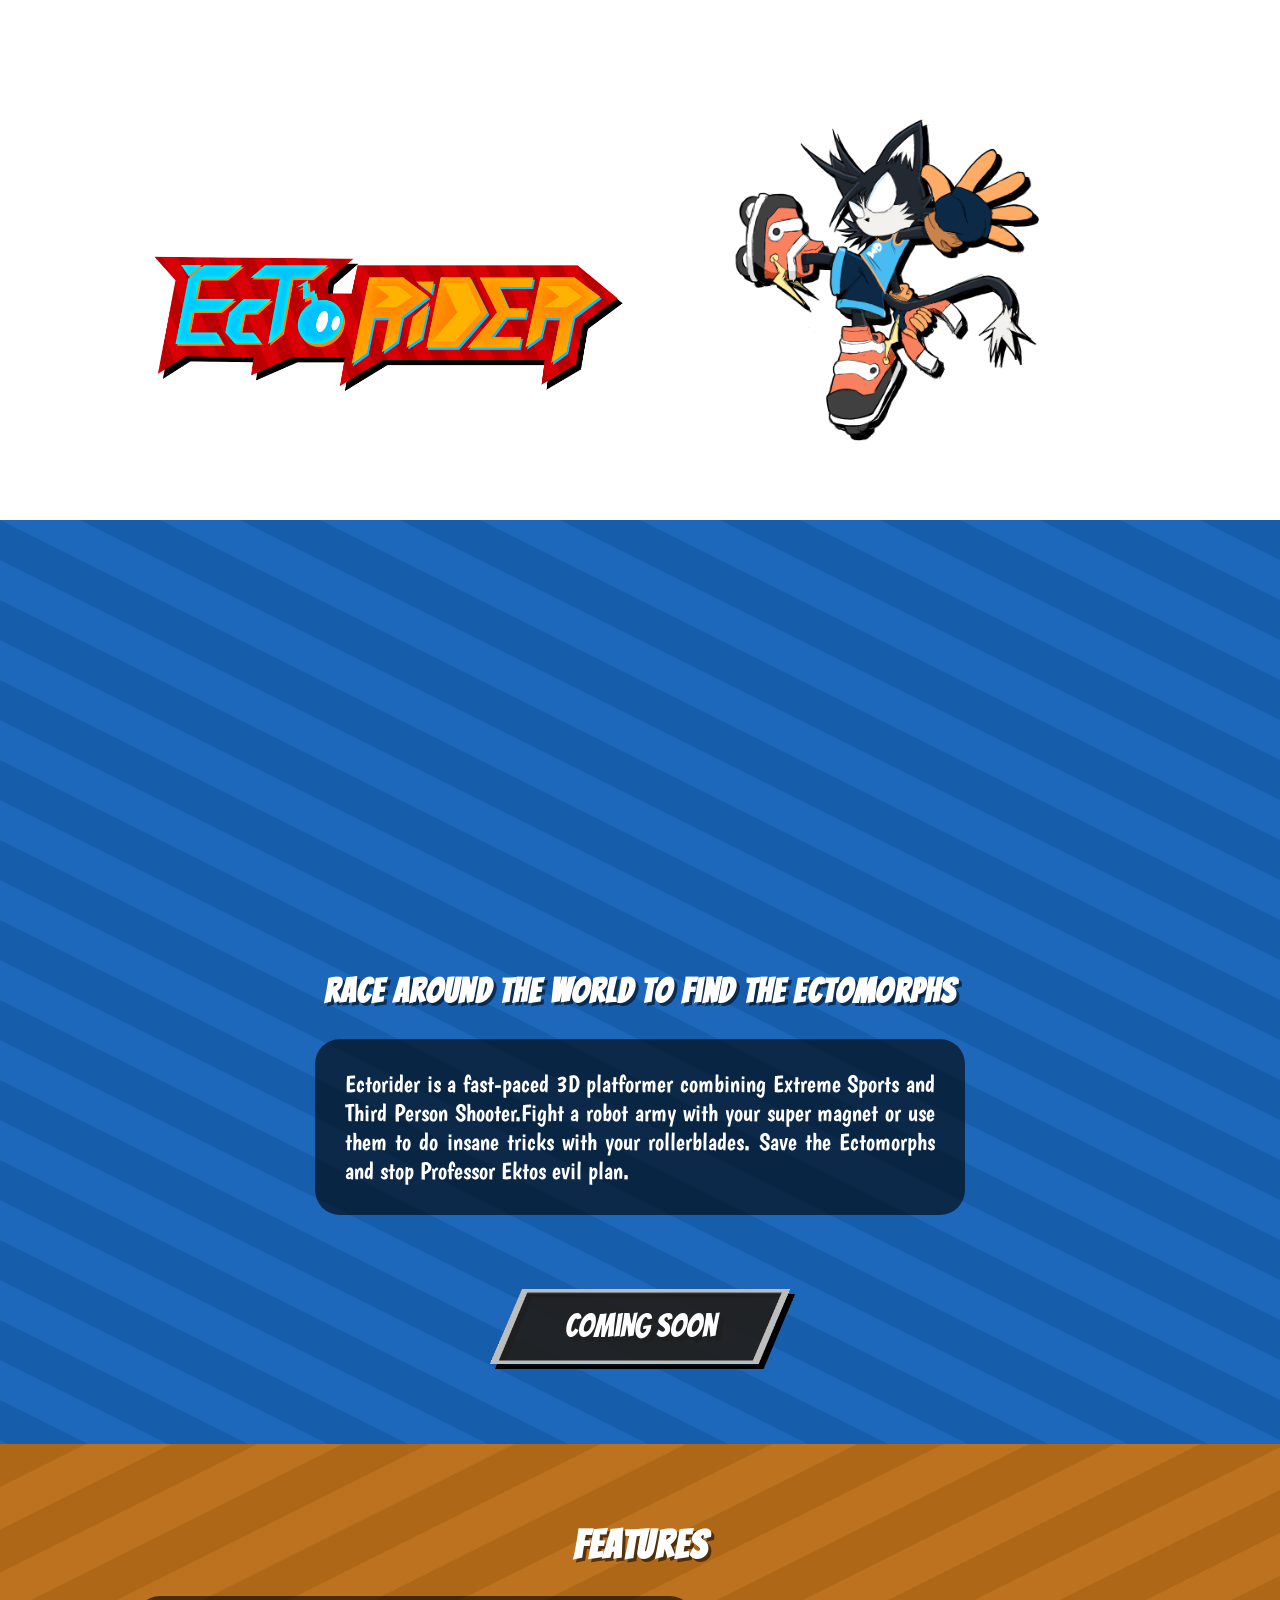
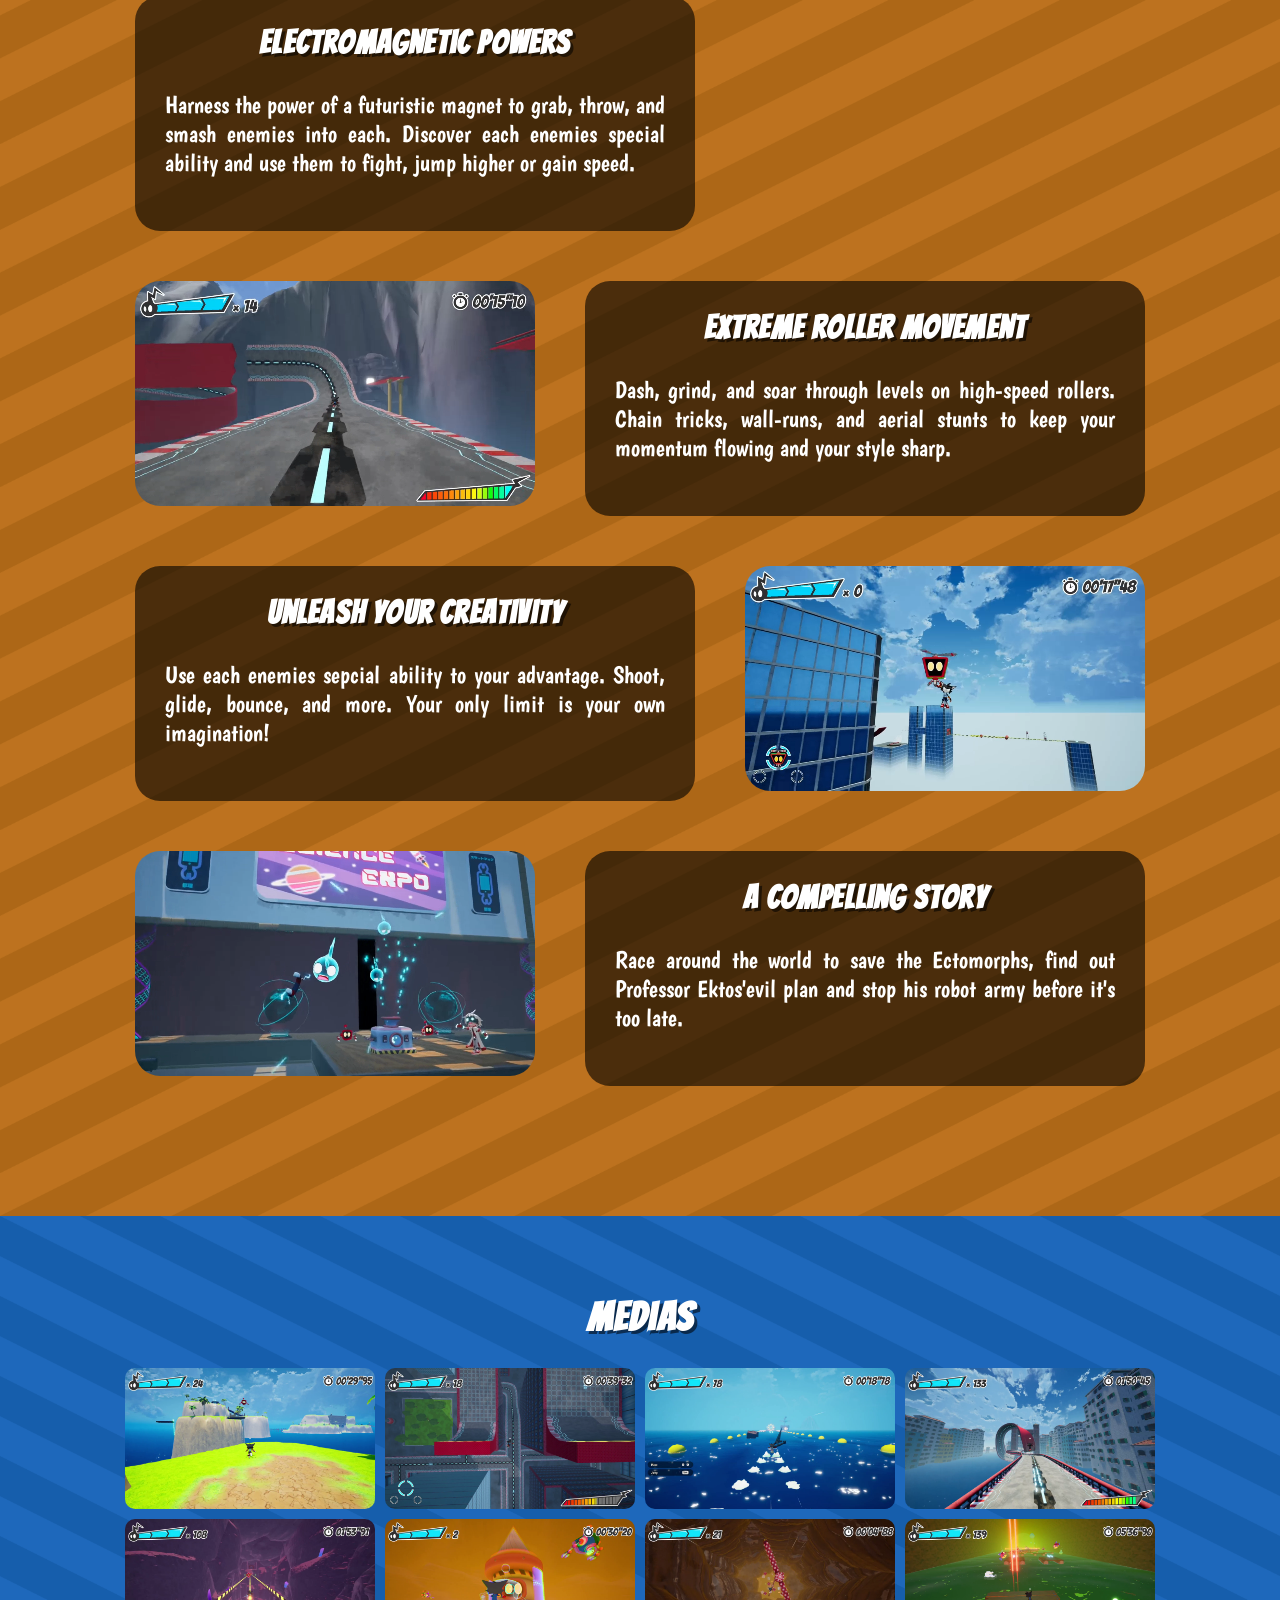
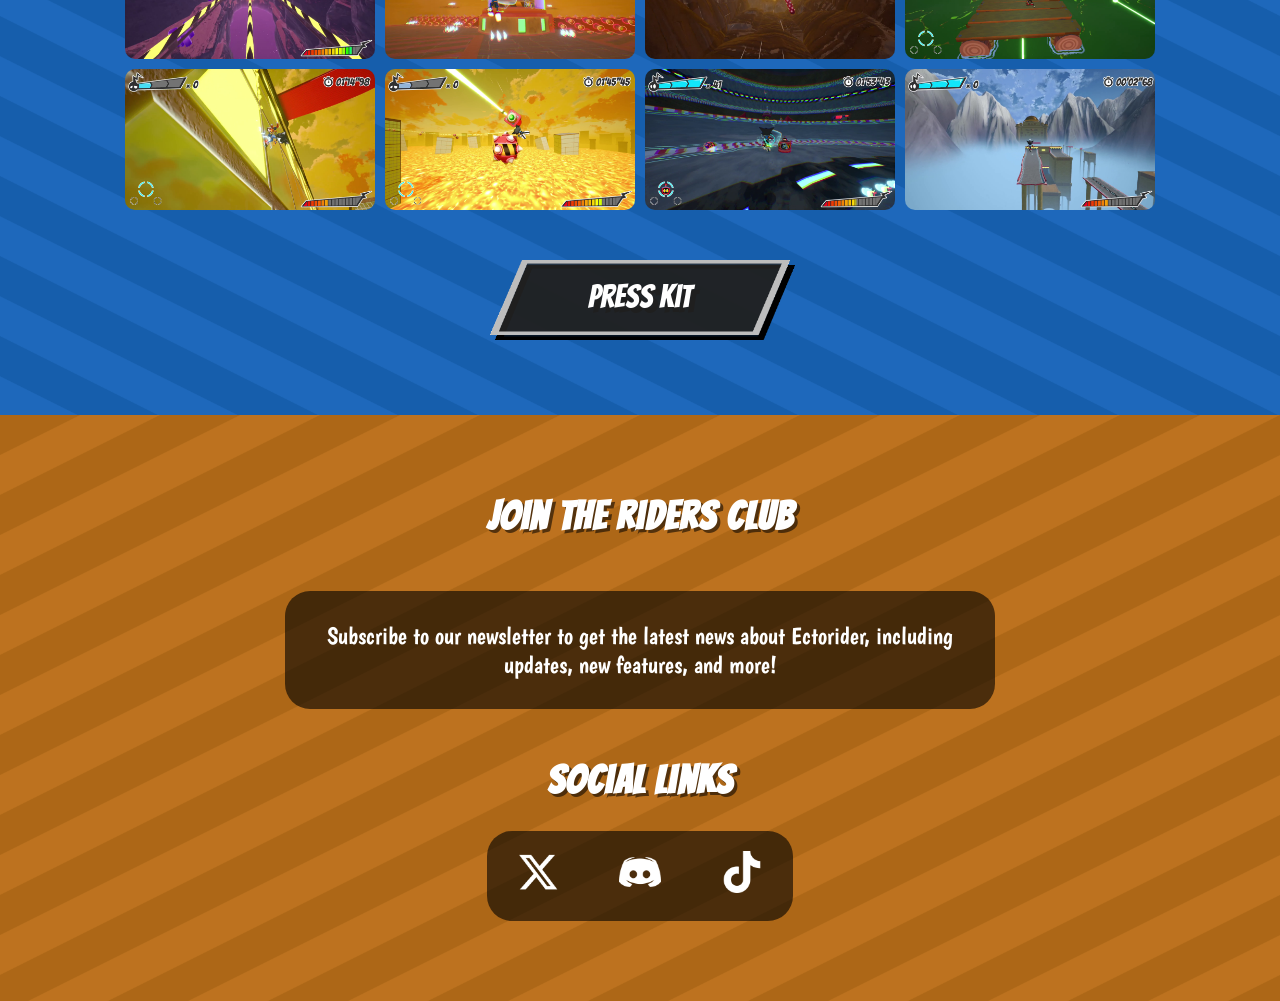
==== index.html @ 5ad2cb96 "Update index.html" ====
<!DOCTYPE html>
<html lang="en">

<head>
  <meta charset="UTF-8" />
  <meta name="viewport" content="width=device-width, initial-scale=1.0" />

  <meta name="description" content="Ectorider">
  <meta name="author" content="Antoine Semblat">

  <link rel="shortcut icon" href="assets/icon.ico" type="image/x-icon">
  <link rel="icon" href="assets/Icon.ico" type="image/x-icon">

  <title>Ectorider</title>
  <link href="https://fonts.googleapis.com/css2?family=Bangers&family=Boogaloo&display=swap" rel="stylesheet" />
  <link href="style.css" rel="stylesheet" />
  <link href="modal.css" rel="stylesheet" />
</head>

<body>
  <section class="video-header" autoplay muted loop>
    <video autoplay muted loop class="myVideo">
      <source src="assets/BG.webm" type="video/mp4">
    </video>
    <div class="overlay-content">
      <img src="assets/Ectorider logo.png" alt="Ectorider" class="logo">
      <img src="assets/T_artwork.PNG" alt="Ectorider" class="hero">
    </div>
  </section>

  <section class="content-section blue">
    <div class="trailer-description">
      <div class="trailer"><iframe width="560" height="315" src="https://www.youtube.com/embed/cB9ve-WLf6g" allowfullscreen></iframe></div>
          <div class="description">
        <h2>Race around the world to find the Ectomorphs</h2>
        <p>Ectorider is a fast-paced 3D platformer combining Extreme Sports and Third Person Shooter.Fight a robot army with your super magnet or use them to do insane tricks with your rollerblades. Save the Ectomorphs and stop Professor Ektos evil plan.</p>
      </div>
    </div>

    <a href="#" target="_blank" rel="noopener noreferrer" class="button_demo">Coming Soon</a>
  </section>

 <section class="content-section orange">
      <h2>Features</h2>
      <div class="features">
        <div class="features-description">
            <h2>Electromagnetic Powers</h2>
            <p>Harness the power of a futuristic magnet to grab, throw, and smash enemies into each. Discover each enemies special ability and use them to fight, jump higher or gain speed.</p>
        </div>
        <div class="features-video"><video autoplay muted loop><source src="assets/VideoMagnet.webm" type="video/mp4"></video></div>
      </div>

      <div class="features">
          <div class="features-description">
            <h2>Extreme Roller Movement</h2>
            <p>Dash, grind, and soar through levels on high-speed rollers. Chain tricks, wall-runs, and aerial stunts to keep your momentum flowing and your style sharp.</p>
        </div>
        <div class="features-video"><video autoplay muted loop><source src="assets/VideoRoller.webm" type="video/mp4"></video></div>
      </div>

   <div class="features">
        <div class="features-description">
            <h2>Unleash your creativity</h2>
            <p>Use each enemies sepcial ability to your advantage. Shoot, glide, bounce, and more. Your only limit is your own imagination!</p>
        </div>
        <div class="features-video"><video autoplay muted loop><source src="assets/VideoEnemies.webm" type="video/mp4"></video></div>
      </div>

      <div class="features">
        <div class="features-description">
            <h2>A compelling story</h2>
            <p>Race around the world to save the Ectomorphs, find out Professor Ektos'evil plan and stop his robot army before it's too late.</p>
        </div>
        <div class="features-video"><video autoplay muted loop><source src="assets/VideoStory.webm" type="video/mp4"></video></div>
      </div>
  </section>

  <section class="content-section blue">
    <h2>Medias</h2>

    <div class="gallery">
      <img class="small-image" src="assets/Screen01.png" alt="Screenshot 1">
      <img class="small-image" src="assets/Screen02.png" alt="Screenshot 2">
      <img class="small-image" src="assets/Screen03.png" alt="Screenshot 3">
      <img class="small-image" src="assets/Screen04.png" alt="Screenshot 4">
      <img class="small-image" src="assets/Screen05.png" alt="Screenshot 5">
      <img class="small-image" src="assets/Screen06.png" alt="Screenshot 6">
      <img class="small-image" src="assets/Screen07.png" alt="Screenshot 7">
      <img class="small-image" src="assets/Screen08.png" alt="Screenshot 8">
      <img class="small-image" src="assets/Screen09.png" alt="Screenshot 9">
      <img class="small-image" src="assets/Screen10.png" alt="Screenshot 10">
      <img class="small-image" src="assets/Screen11.png" alt="Screenshot 11">
      <img class="small-image" src="assets/Screen12.png" alt="Screenshot 12">
    </div>
    <a href="https://www.ectorider.com/press/PressKit.zip" target="_blank" rel="noopener noreferrer" class="button_demo">Press Kit</a>
  </section>

  <section class="content-section orange">
    <div class="email-subscription">
      <h2>Join the Riders Club</h2>
      <p>Subscribe to our newsletter to get the latest news about Ectorider, including updates, new features, and more!
      </p>
      <div class="email-input">
        <!-- <form action="https://app.kit.com/forms/8403172/subscriptions" method="POST">
          <input type="email" id="email" name="email" placeholder="Enter your email..." required>
          <input type="submit" id="subcribe" value="Subscribe">
        </form>-->
        <script async data-uid="9407432bd5" src="https://taldius.kit.com/9407432bd5/index.js"></script>
      </div>

      <h2>Social links</h2>
      <div class="social_links">
        <a href="https://x.com/EctoriderGame" class="social_icon"><img src="assets/x_icon.png" alt="HTML tutorial"
            style="width:42px;height:42px;"></a>
        <a href="https://discord.gg/zEH2HuR5" class="social_icon"><img src="assets/discord_icon.png" alt="HTML tutorial"
            style="width:42px;height:42px;"></a>
        <a href="https://www.tiktok.com/@ectorider" class="social_icon"><img src="assets/tiktok_icon.png"
            alt="HTML tutorial" style="width:42px;height:42px;"></a>
      </div>
  </section>

  <!-- The Modal -->
  <div id="myModal" class="modal">

    <!-- The Close Button -->
    <span class="close">&times;</span>

    <!-- Modal Content (The Image) -->
    <img class="modal-content" id="img01">
  </div>
</body>

<script src="modal.js" lang="js"></script>

</html>
---- style.css ----
:root {
  --orange-bg: url("assets/T_stripes_pattern.png");
  --blue-bg: url("assets/T_stripes_pattern2.png");
  --font-title: "Bangers", cursive;
  --font-body: "Boogaloo", cursive;
}

body {
  margin: 0;
  font-family: var(--font-body);
  color: white;
  font-size: 2rem;
  scroll-behavior: smooth;
}

section {
  padding: 80px 20px;
  text-align: center;
}

.overlay-content {
  position: relative;
  z-index: 2;
  text-align: center;
  color: white;
  padding: 20px;

  img {
    filter: drop-shadow(5px 5px 0px #000000);
    max-width: 500px;
    height: auto;
    margin-bottom: 10px;
  }

  .logo {
    max-width: min(500px, 100%);
  }

  @media (max-width: 1082px) {
    .hero {
      display: none;
    }
  }
}

@media (min-width: 700px) {
    .features:nth-child(3) {
      flex-direction: row-reverse;
    }
  .features:nth-child(5) {
      flex-direction: row-reverse;
    }
  }

.video-header {
  position: relative;
  height: 40vh;
  overflow: hidden;

  .myVideo {
    position: absolute;
    top: 50%;
    left: 50%;
    min-width: 100%;
    min-height: 100%;
    width: auto;
    height: auto;
    z-index: 1;
    transform: translate(-50%, -50%) scale(1.2);
    object-fit: cover;
    filter: brightness(0.5) blur(10px);
  }
}

.button_demo {
  filter: drop-shadow(5px 5px 0px #000000);
  background: url("assets/button.png") no-repeat center center/cover;
  color: white;

  margin-top: 50px;
  border: none;
  font-size: 2rem;
  cursor: pointer;
  font-family: var(--font-title);
  justify-content: center;
  text-align:center;
  text-decoration: none;
  display: inline-flex;
  transition: all 0.3s ease;
  width: 300px;
  height: 75px;
  line-height: 75px;
  &:hover {
    background: url("assets/button_hover.png") no-repeat center center/cover;
    color: white;
    transform: scale(1.1);
    transition: all 0.3s ease;
  }
}

.social_links {
  display: inline-flex;
  align-items: flex-start;
  justify-content: center;

  background-color: #0000009a;
  border-radius: 25px;

  max-width: fit-content;
}

.content-section {
  background-size: cover;
  background-repeat: repeat;
  &.blue {
    background-image: var(--blue-bg);
  }
  &.orange {
    background-image: var(--orange-bg);
  }
}

.trailer-description {
  display: flex;
  align-items: flex-start;
  justify-content: center;
  flex-wrap: wrap;
  gap: 50px;
}

.trailer {
  width: 560px;
  height: 100%;

  iframe {
    max-width: 100%;
    width: 560px;
    height: 315px;
    border:none;
    border-radius: 10px;
  }
}

.description {
  max-width: 650px;
  height: 100%;

  h2 {
    font-size: 2.15rem;
  }
}

.description p {
  font-size: 1.5rem;
  padding: 30px;
  background-color: #0000009a;
  border-radius: 25px;
  text-align: justify;
}

.features {
  display: flex;
  align-items: flex-start;
  justify-content: center;
  flex-wrap: wrap;
  gap: 50px;
  margin-bottom: 50px;

}

.features-video {
  video {
    max-width: 100%;
    width: 400px;
    height: 100%;
    border:none;
    border-radius: 25px;
  }
}

.features-description {
  max-width: 500px;
  height: 100%;
  padding: 30px;
  background-color: #0000009a;
  border-radius: 25px;
  

  h2 {
    font-size: 2rem;
  }

  p {
    font-size: 1.5rem;
    text-align: justify;
  }
}


.email-input {
  display: flex;
  flex-direction: column;
  align-items: center;
  justify-content: center;
  gap: 20px;
  margin-top: 0px;
  margin-bottom: 50px;
}

.email-subscription p {
  max-width: 650px;
  height: 100%;

  display: inline-flex;

  font-size: 1.5rem;
  padding: 30px;
  background-color: #0000009a;
  border-radius: 25px;
  margin-bottom: 0px;
}

#email {
  margin-top: 20px;
  margin-bottom: 50px;
  border-radius: 25px;
  padding: 10px;
  font-size: 1.5rem;
  width: 300px;
  border: none;
  background-color: #ffffff;
  color: #000000;
  font-family: var(--font-body);
}

#subcribe {
  margin-top: 20px;
  padding: 10px 60px;
  font-size: 1.5rem;
  border: none;
  filter: drop-shadow(5px 5px 0px #000000);
  background: url("assets/button.png") no-repeat center center/cover;
  color: white;
  cursor: pointer;
  font-family: var(--font-body);
  transition: all 0.3s ease;

  &:hover {
    background: url("assets/button_hover.png") no-repeat center center/cover;
    color: white;
    transform: scale(1.1);
    transition: all 0.3s ease;
  }
}

h2 {
  filter: drop-shadow(3px 3px 0px #0000008e);
  font-family: var(--font-title);
  font-size: 2.5rem;
  margin-bottom: 30px;
  margin-top: 0px;
  letter-spacing: 1.2px;
}

ul {
  list-style: none;
  padding: 0;

  li {
    margin: 10px 0;
    font-size: 1.2rem;
  }
}

.gallery {
  display: flex;
  flex-wrap: wrap;
  justify-content: center;
  gap: 10px;
  margin-top: 20px;

  img {
    width: 250px;
    height: auto;
    border-radius: 10px;
    cursor: zoom-in;
    transition: all 0.3s ease;

    &:hover {
      scale: 1.2;
      transition: all 0.3s ease;
    }
  }
}

.social_icon {
  padding: 20px 30px;
  border: none;
  cursor: pointer;
  text-decoration: none;

  background: none;

  &:hover {
    transform: scale(1.5);
    transition: all 0.2s ease;
  }
}
---- modal.css ----
/* === MODAL === */
/* The Modal (background) */
.modal {
  display: none;
  /* Hidden by default */
  position: fixed;
  /* Stay in place */
  z-index: 3;
  /* Sit on top */
  padding-top: 100px;
  /* Location of the box */
  left: 0;
  top: 0;
  width: 100%;
  /* Full width */
  height: 100%;
  /* Full height */
  overflow: auto;
  /* Enable scroll if needed */
  background-color: rgb(0, 0, 0);
  /* Fallback color */
  background-color: rgba(0, 0, 0, 0.9);
  /* Black w/ opacity */
}

/* Modal Content (Image) */
.modal-content {
  margin: auto;
  display: block;
  width: 80%;
  max-width: 700px;
}

/* Caption of Modal Image (Image Text) - Same Width as the Image */
#caption {
  margin: auto;
  display: block;
  width: 80%;
  max-width: 700px;
  text-align: center;
  color: #ccc;
  padding: 10px 0;
  height: 150px;
}

/* Add Animation - Zoom in the Modal */
.modal-content,
#caption {
  animation-name: zoom;
  animation-duration: 0.6s;
}

@keyframes zoom {
  from {
    transform: scale(0);
  }

  to {
    transform: scale(1);
  }
}

/* The Close Button */
.close {
  position: absolute;
  top: 15px;
  right: 35px;
  color: #f1f1f1;
  font-size: 40px;
  font-weight: bold;
  transition: 0.3s;
}

.close:hover,
.close:focus {
  color: #bbb;
  text-decoration: none;
  cursor: pointer;
}

/* 100% Image Width on Smaller Screens */
@media only screen and (max-width: 700px) {
  .modal-content {
    width: 100%;
  }
}
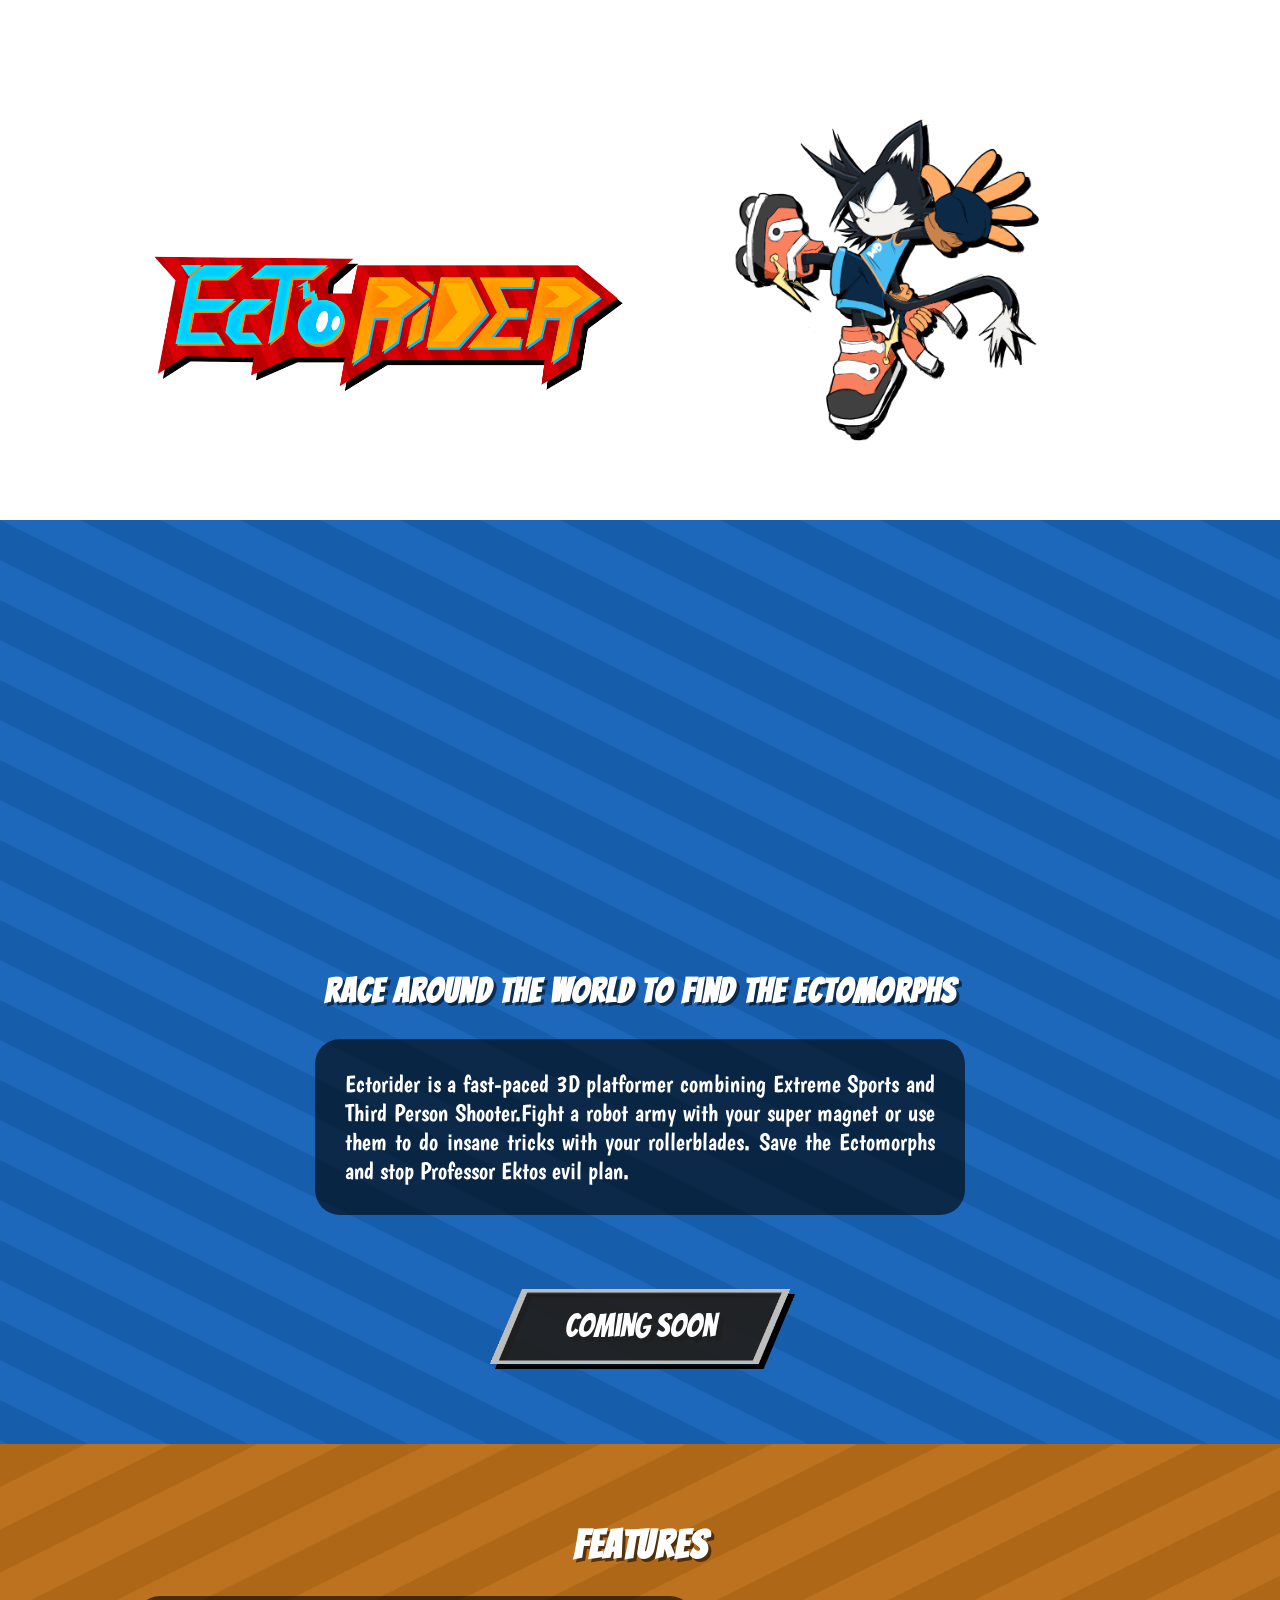
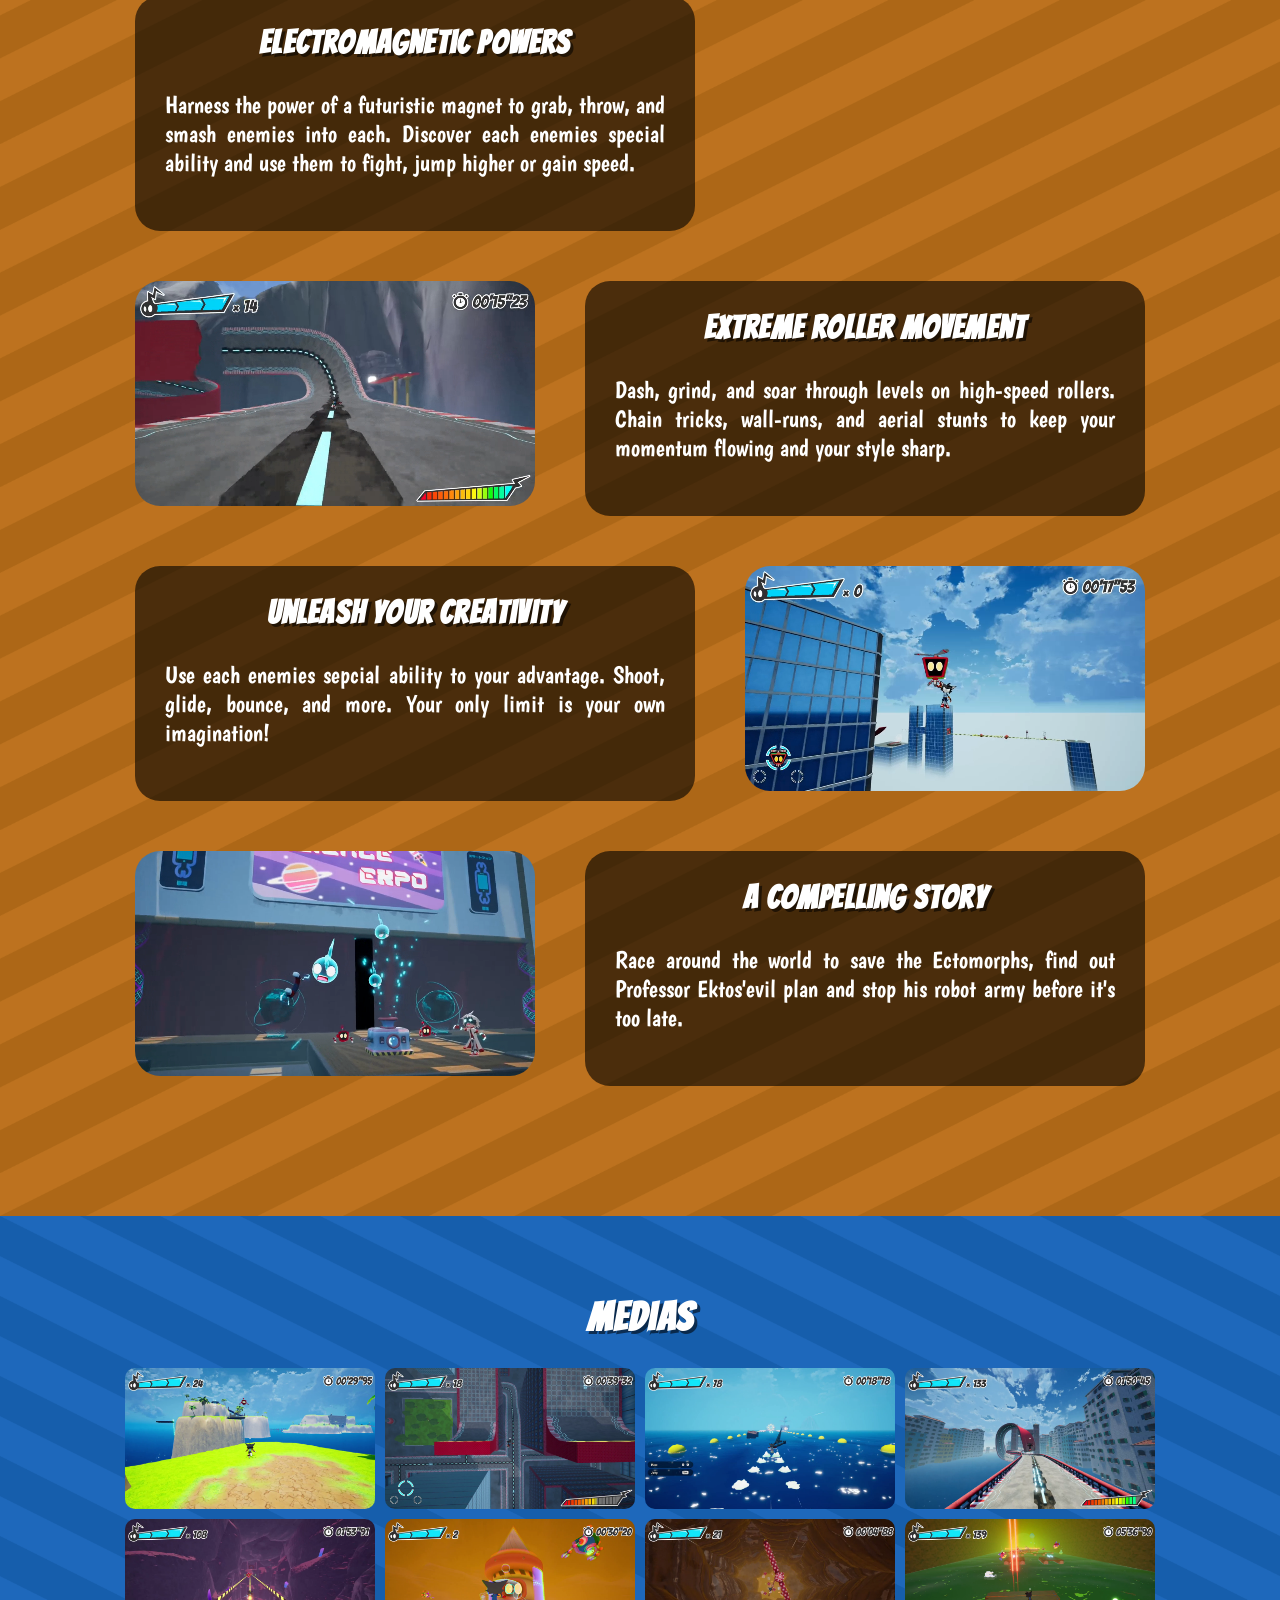
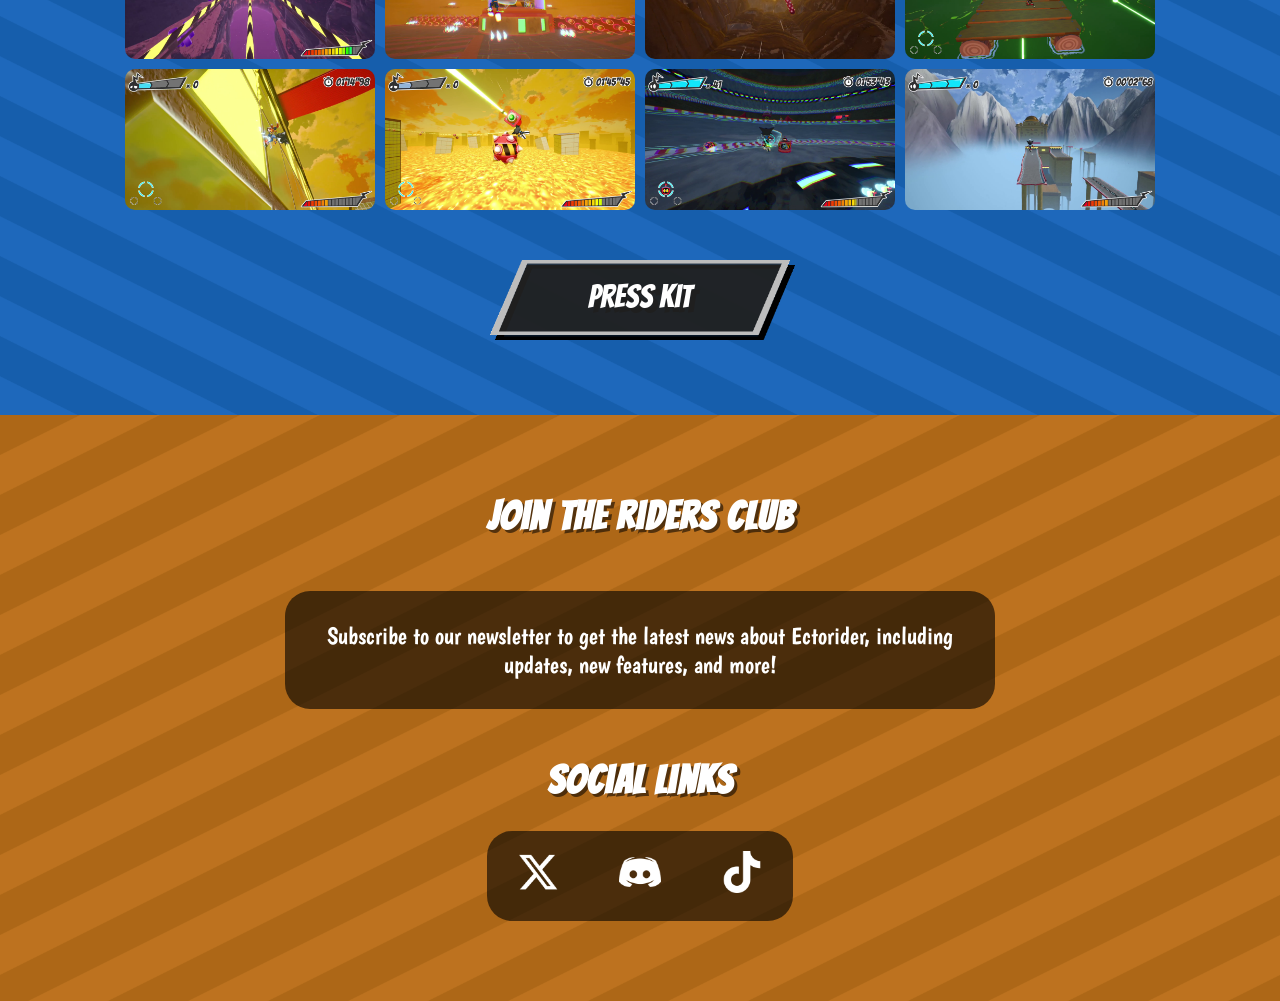
==== commit aaaabfaa: "Update index.html" ====
--- a/index.html
+++ b/index.html
@@ -30,7 +30,7 @@
 
   <section class="content-section blue">
     <div class="trailer-description">
-      <div class="trailer"><iframe width="560" height="315" src="https://www.youtube.com/embed/cB9ve-WLf6g" allowfullscreen></iframe></div>
+      <div class="trailer"><iframe width="560" height="315" src="https://www.youtube.com/embed/O8Ww48RNeIA" allowfullscreen></iframe></div>
           <div class="description">
         <h2>Race around the world to find the Ectomorphs</h2>
         <p>Ectorider is a fast-paced 3D platformer combining Extreme Sports and Third Person Shooter.Fight a robot army with your super magnet or use them to do insane tricks with your rollerblades. Save the Ectomorphs and stop Professor Ektos evil plan.</p>
@@ -145,3 +145,4 @@
 
 
 
+
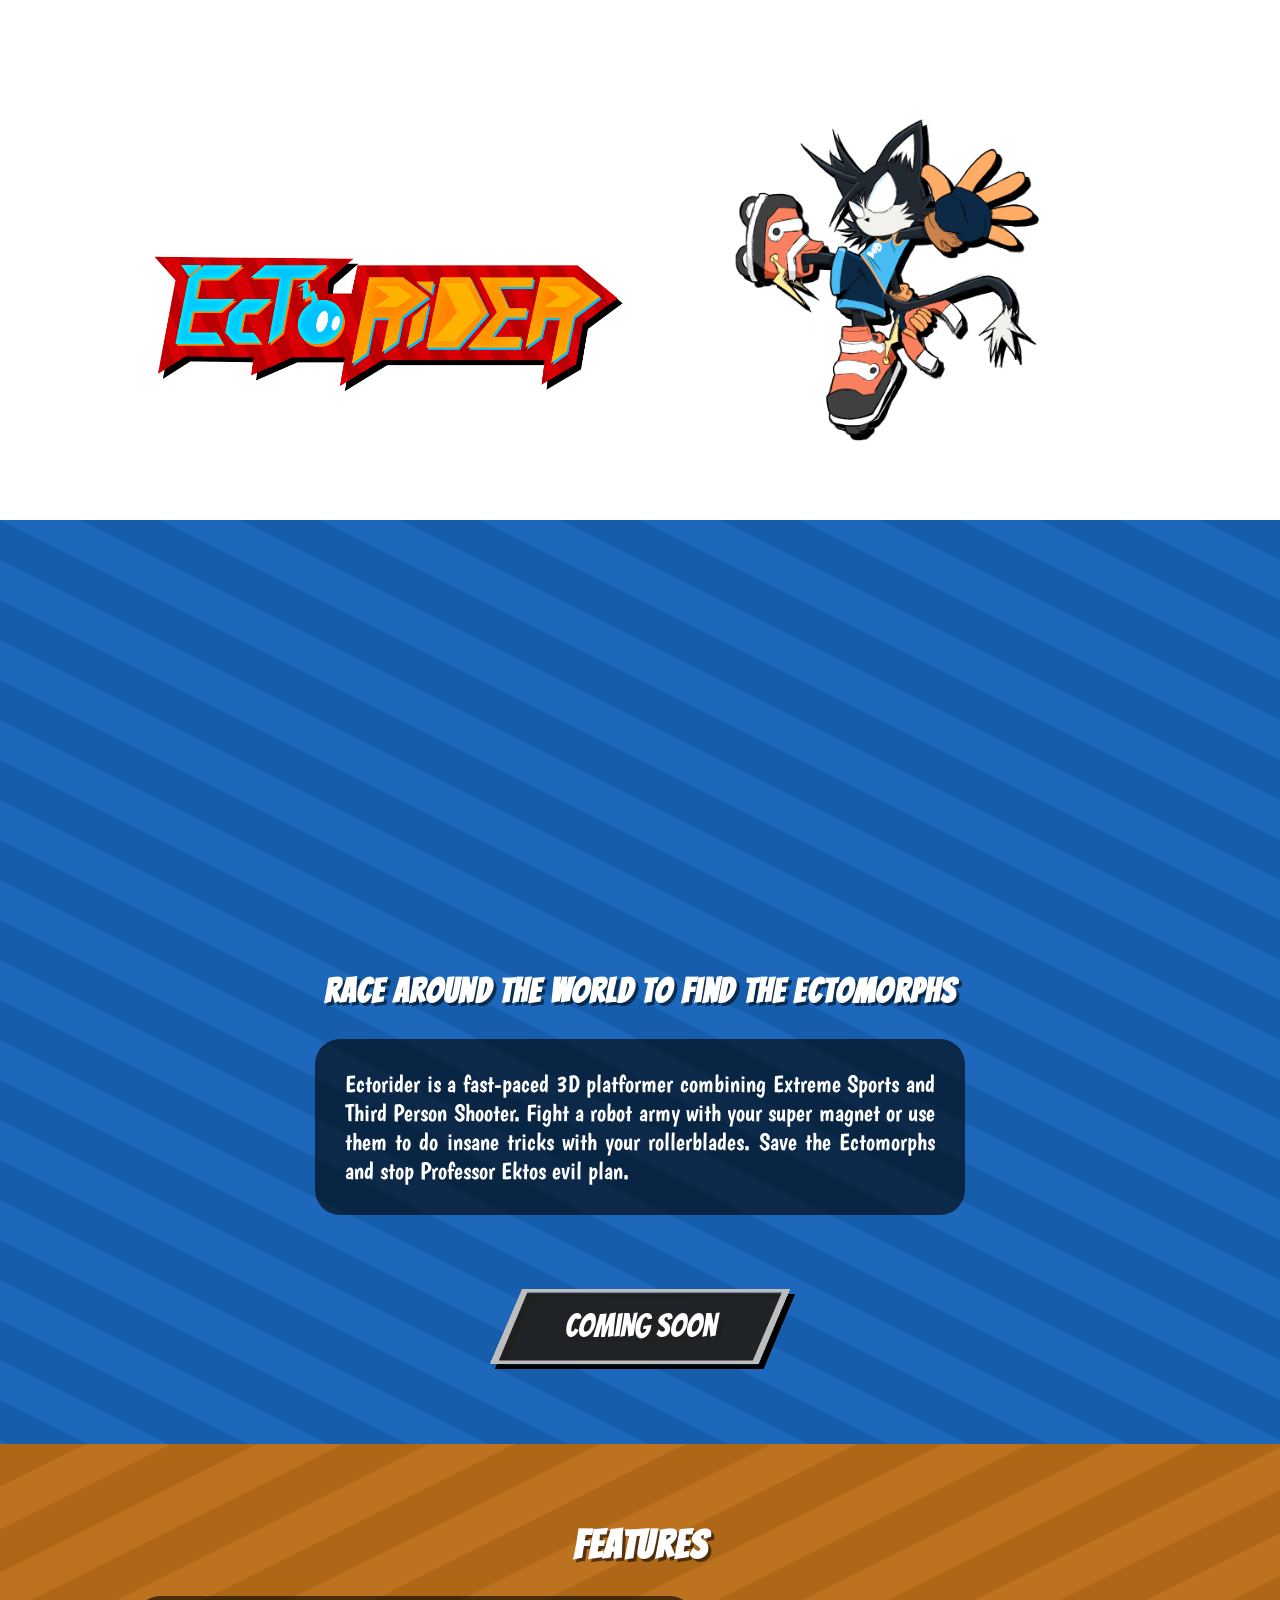
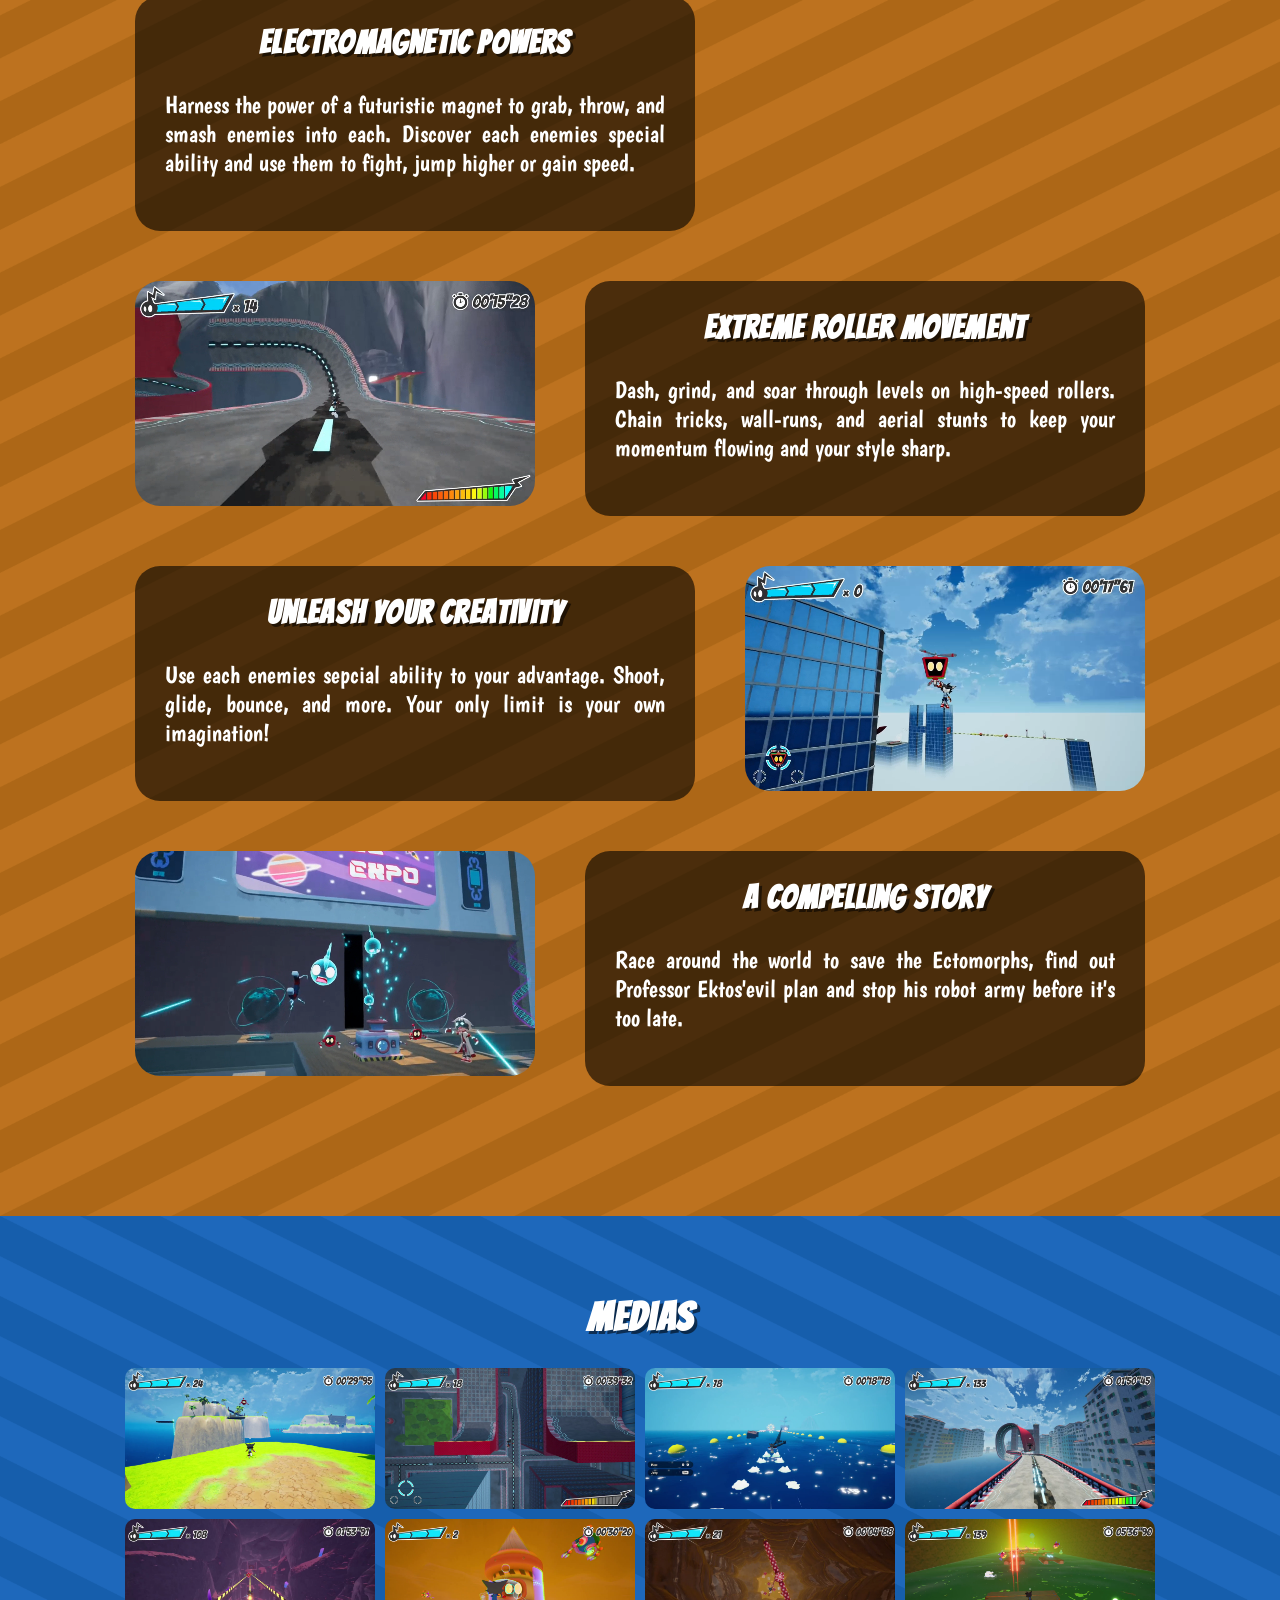
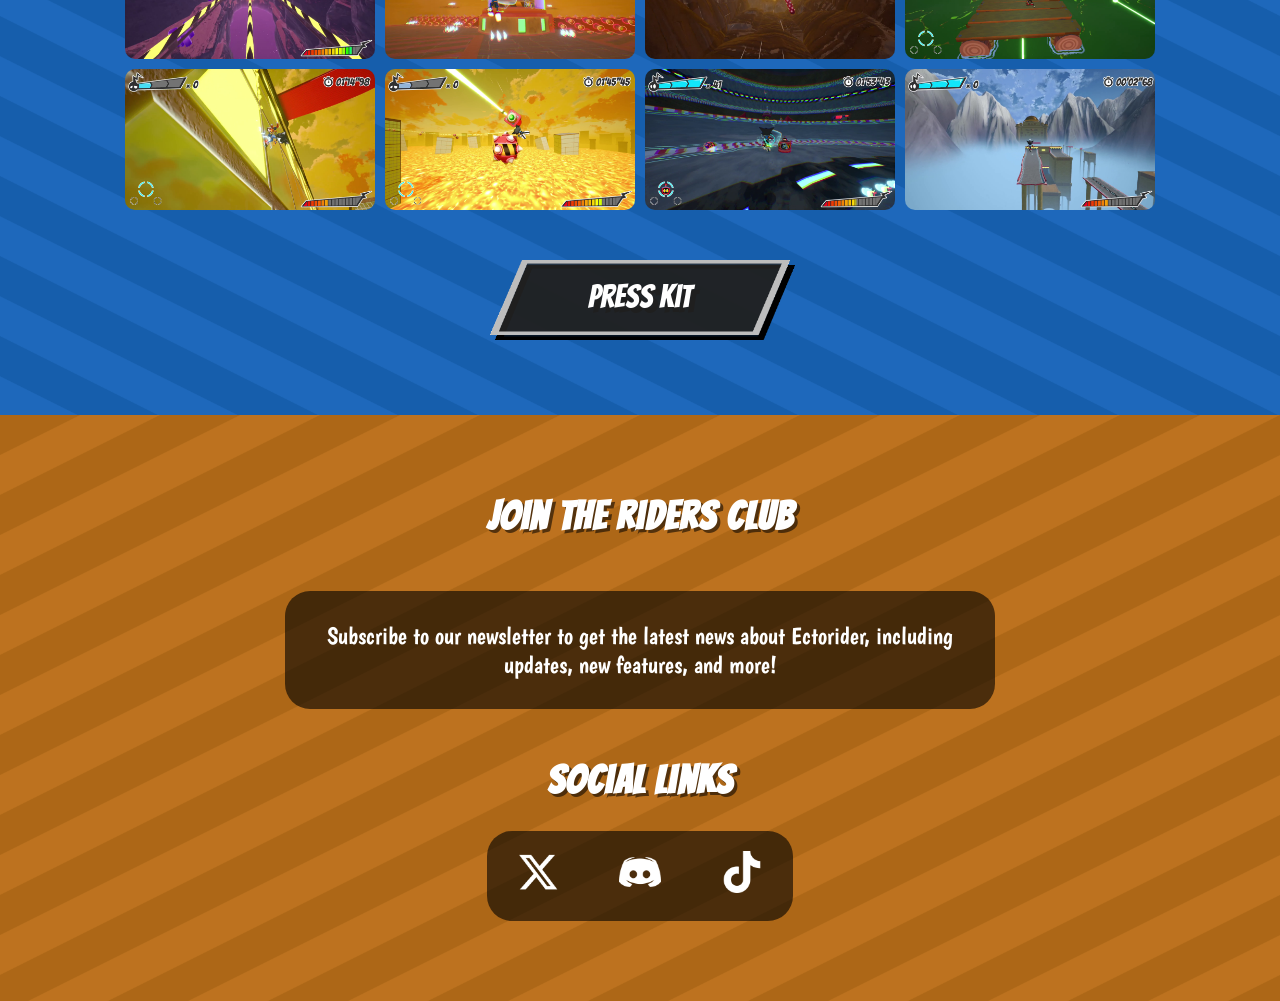
==== commit 867dec0e: "Update index.html" ====
--- a/index.html
+++ b/index.html
@@ -33,7 +33,7 @@
       <div class="trailer"><iframe width="560" height="315" src="https://www.youtube.com/embed/O8Ww48RNeIA" allowfullscreen></iframe></div>
           <div class="description">
         <h2>Race around the world to find the Ectomorphs</h2>
-        <p>Ectorider is a fast-paced 3D platformer combining Extreme Sports and Third Person Shooter.Fight a robot army with your super magnet or use them to do insane tricks with your rollerblades. Save the Ectomorphs and stop Professor Ektos evil plan.</p>
+        <p>Ectorider is a fast-paced 3D platformer combining Extreme Sports and Third Person Shooter. Fight a robot army with your super magnet or use them to do insane tricks with your rollerblades. Save the Ectomorphs and stop Professor Ektos evil plan.</p>
       </div>
     </div>
 
@@ -146,3 +146,4 @@
 
 
 
+
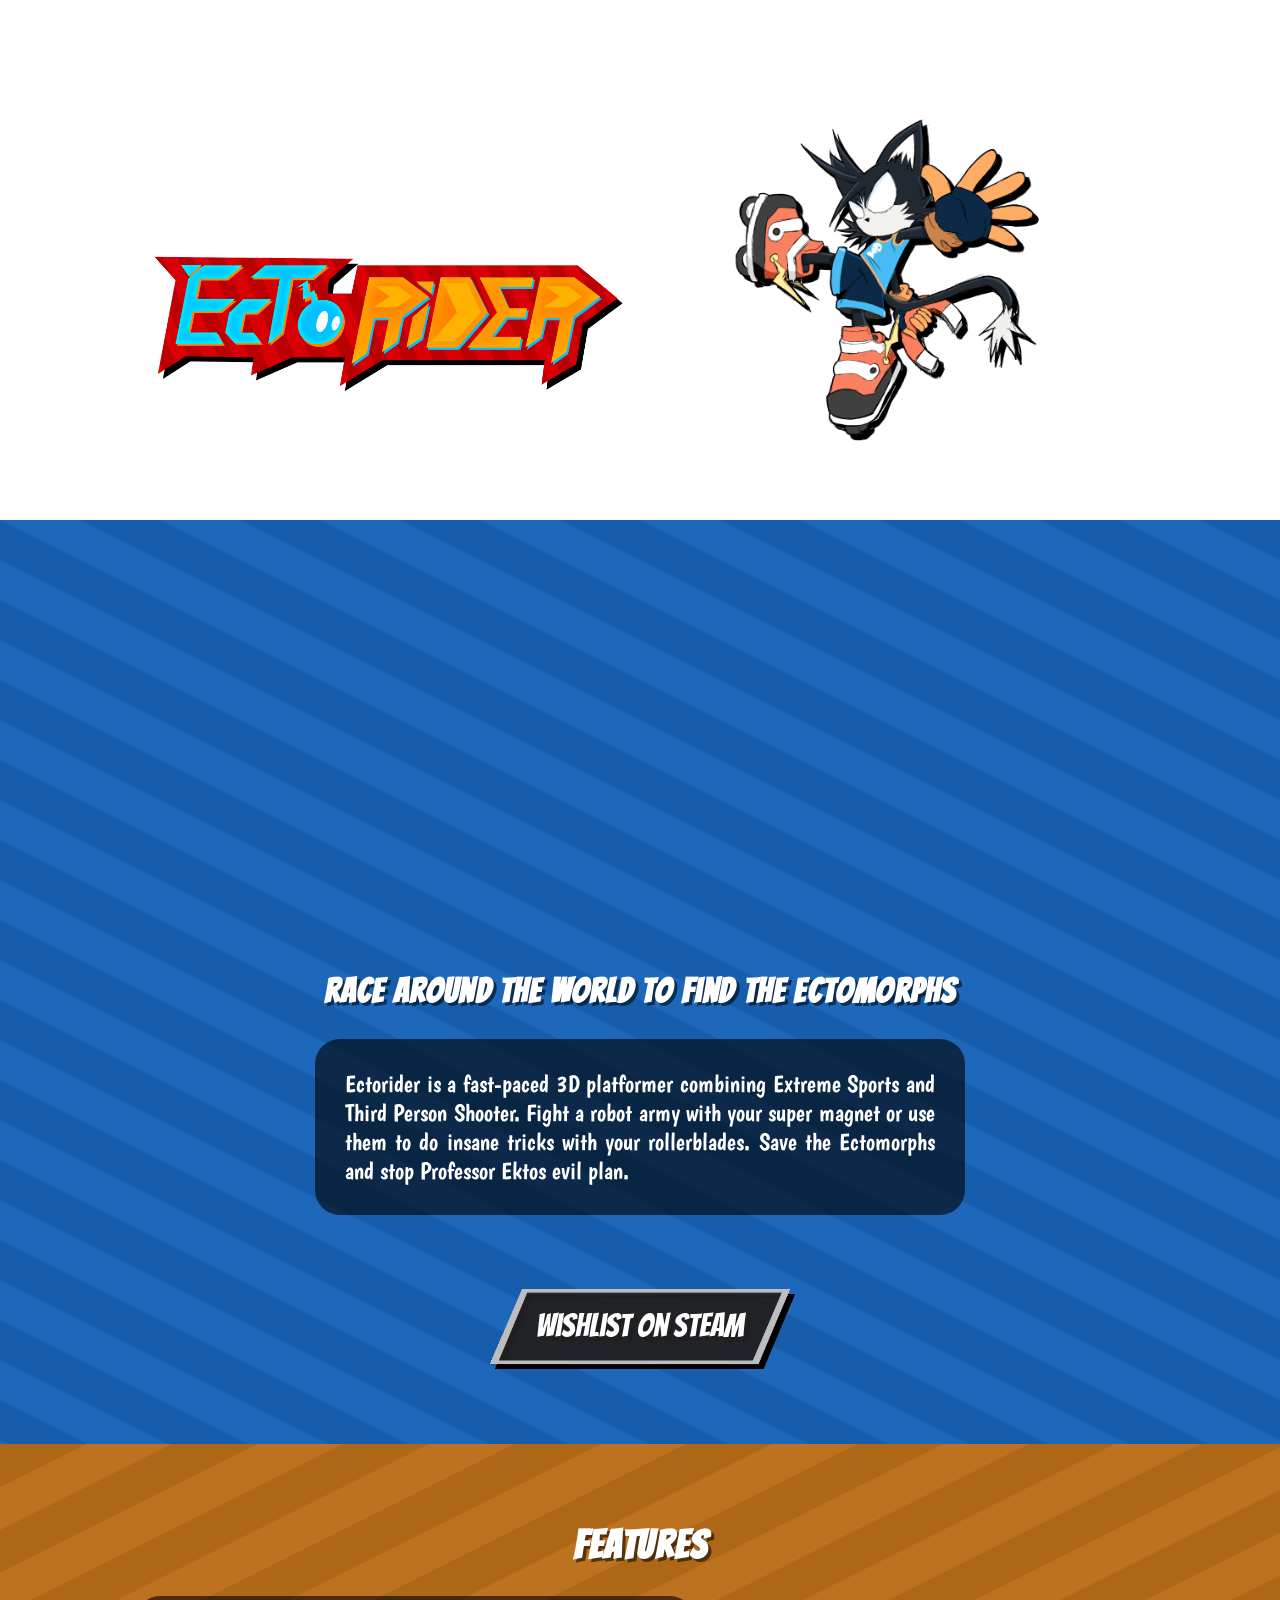
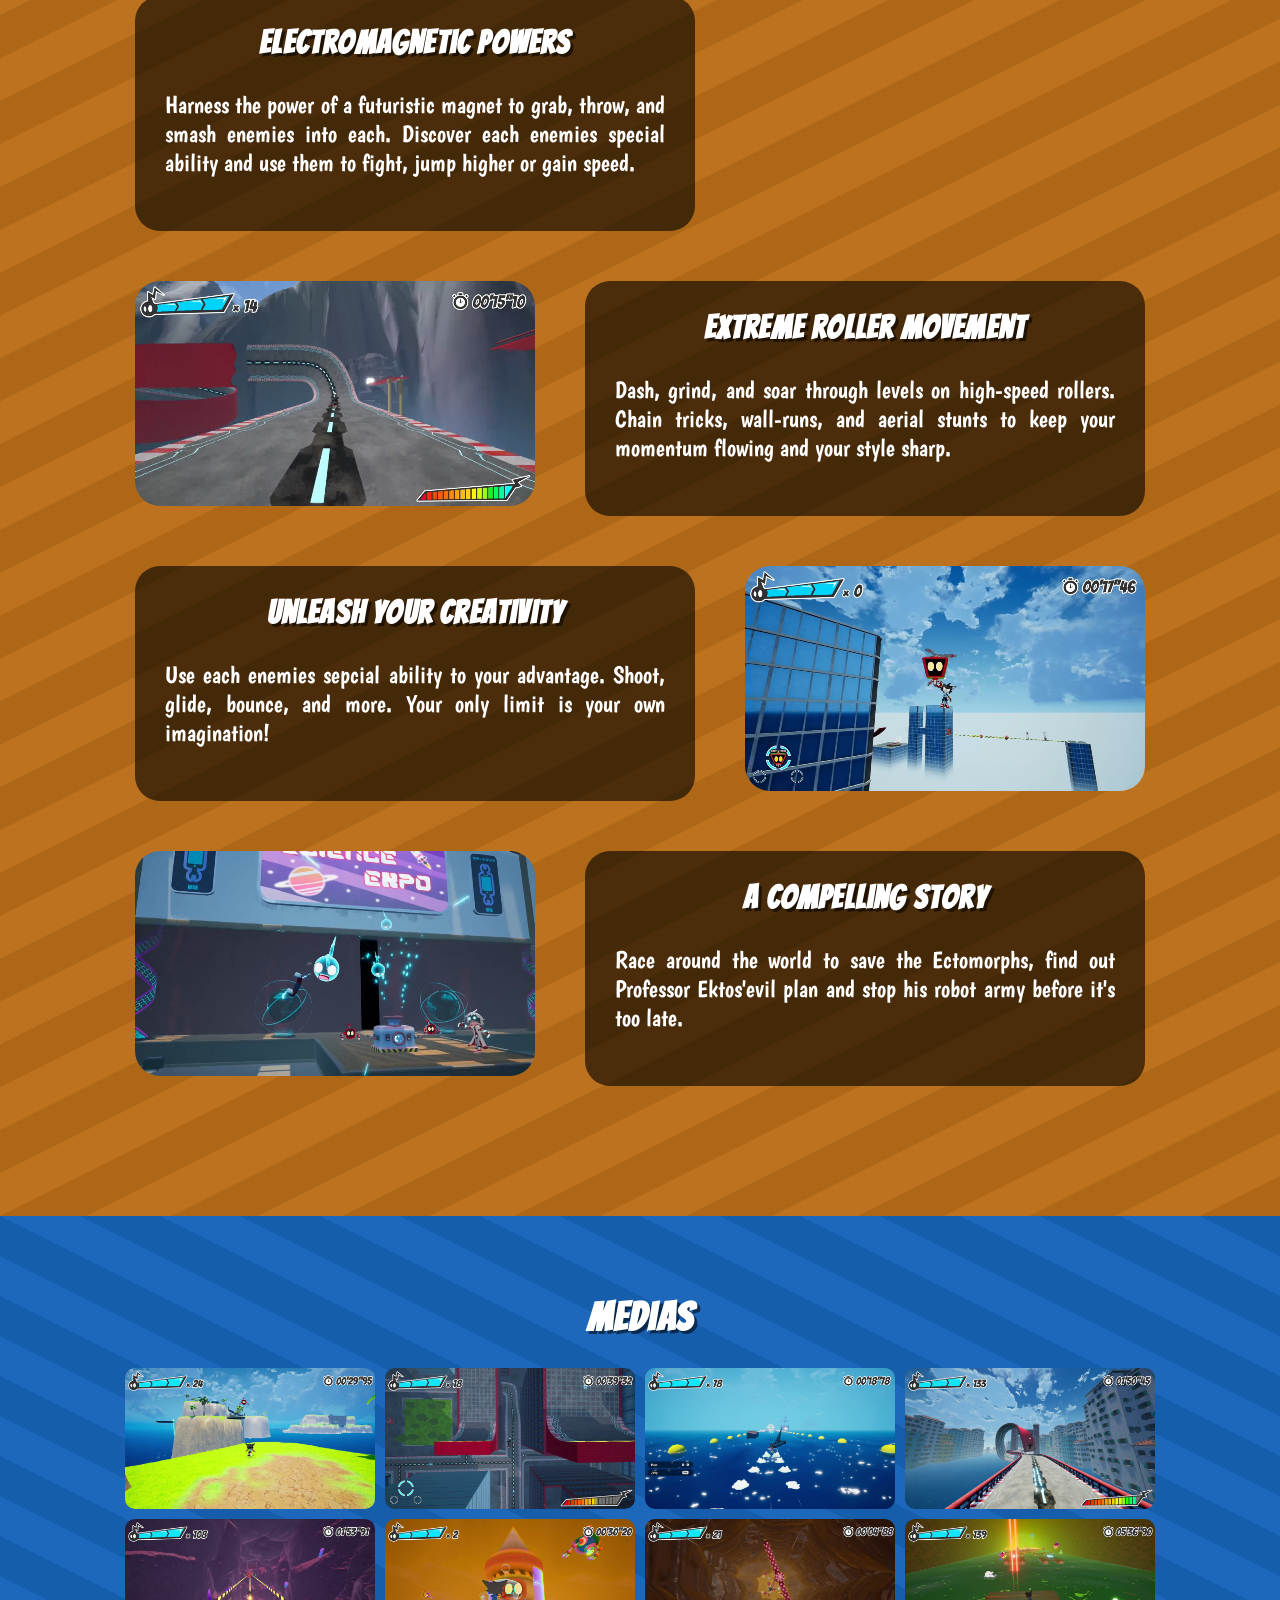
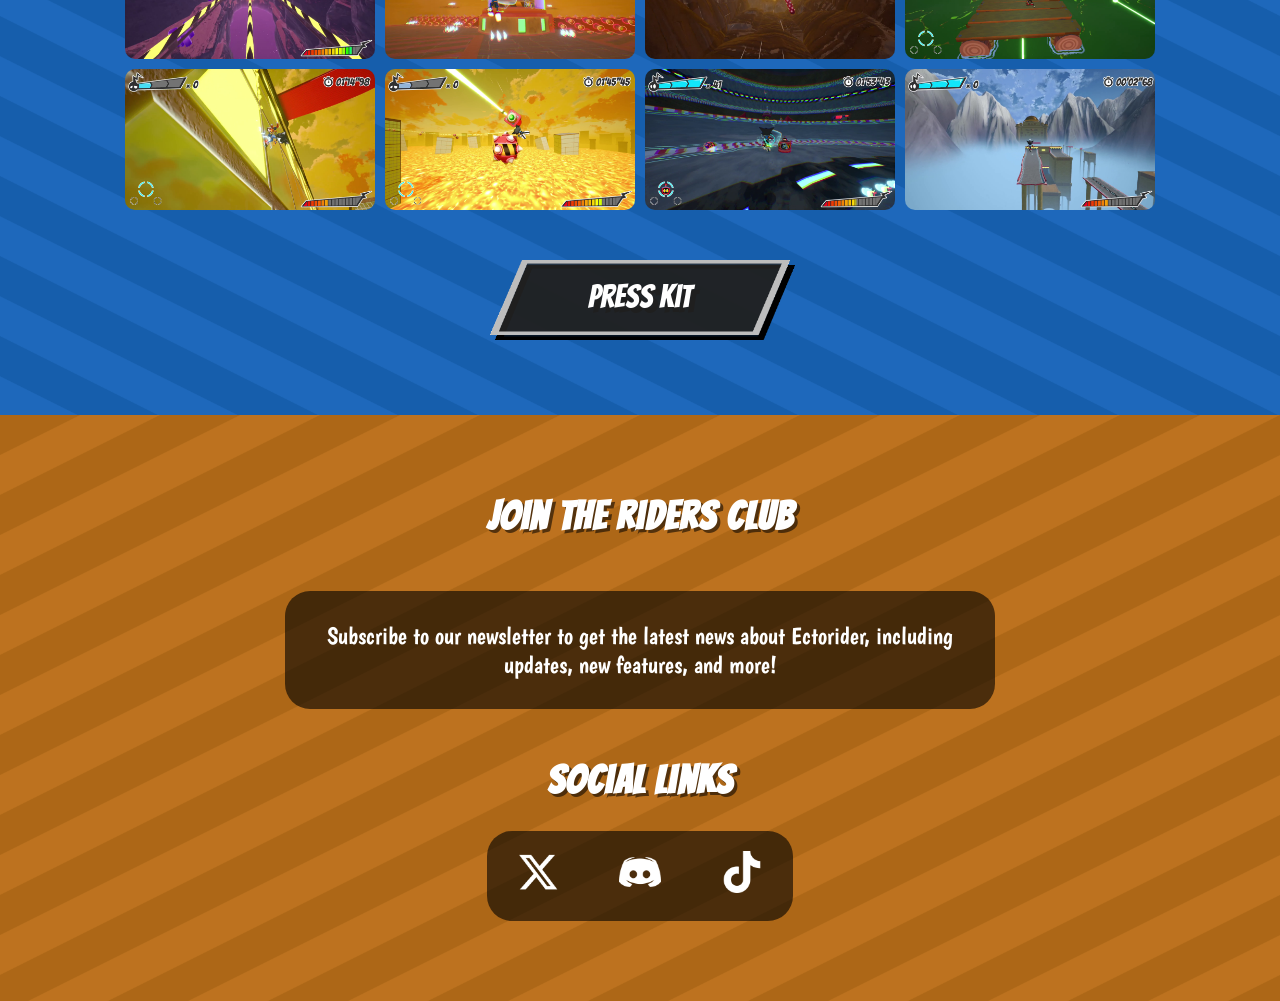
==== commit 30cbcd16: "Update index.html" ====
--- a/index.html
+++ b/index.html
@@ -37,7 +37,7 @@
       </div>
     </div>
 
-    <a href="#" target="_blank" rel="noopener noreferrer" class="button_demo">Coming Soon</a>
+    <a href="https://store.steampowered.com/app/3970010/Ectorider/" target="_blank" rel="noopener noreferrer" class="button_demo">Wishlist on Steam</a>
   </section>
 
  <section class="content-section orange">
@@ -147,3 +147,4 @@
 
 
 
+
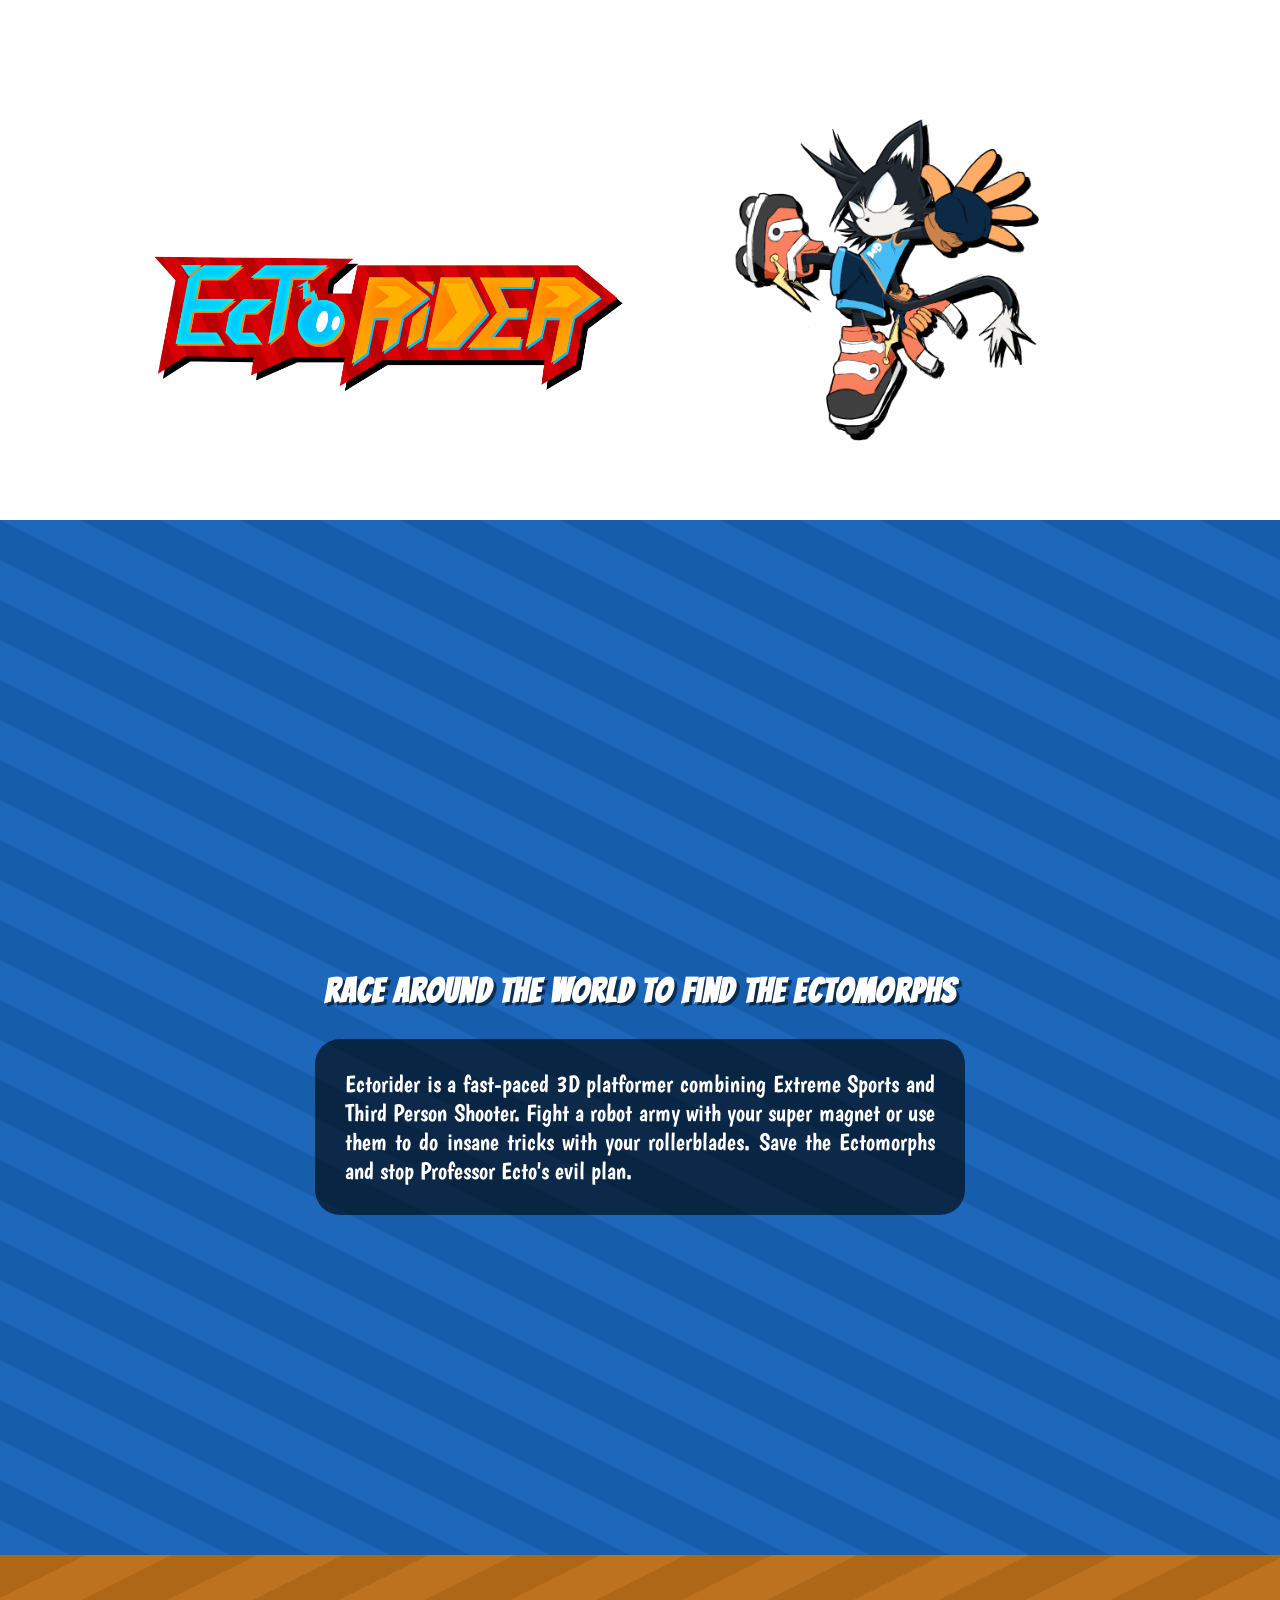
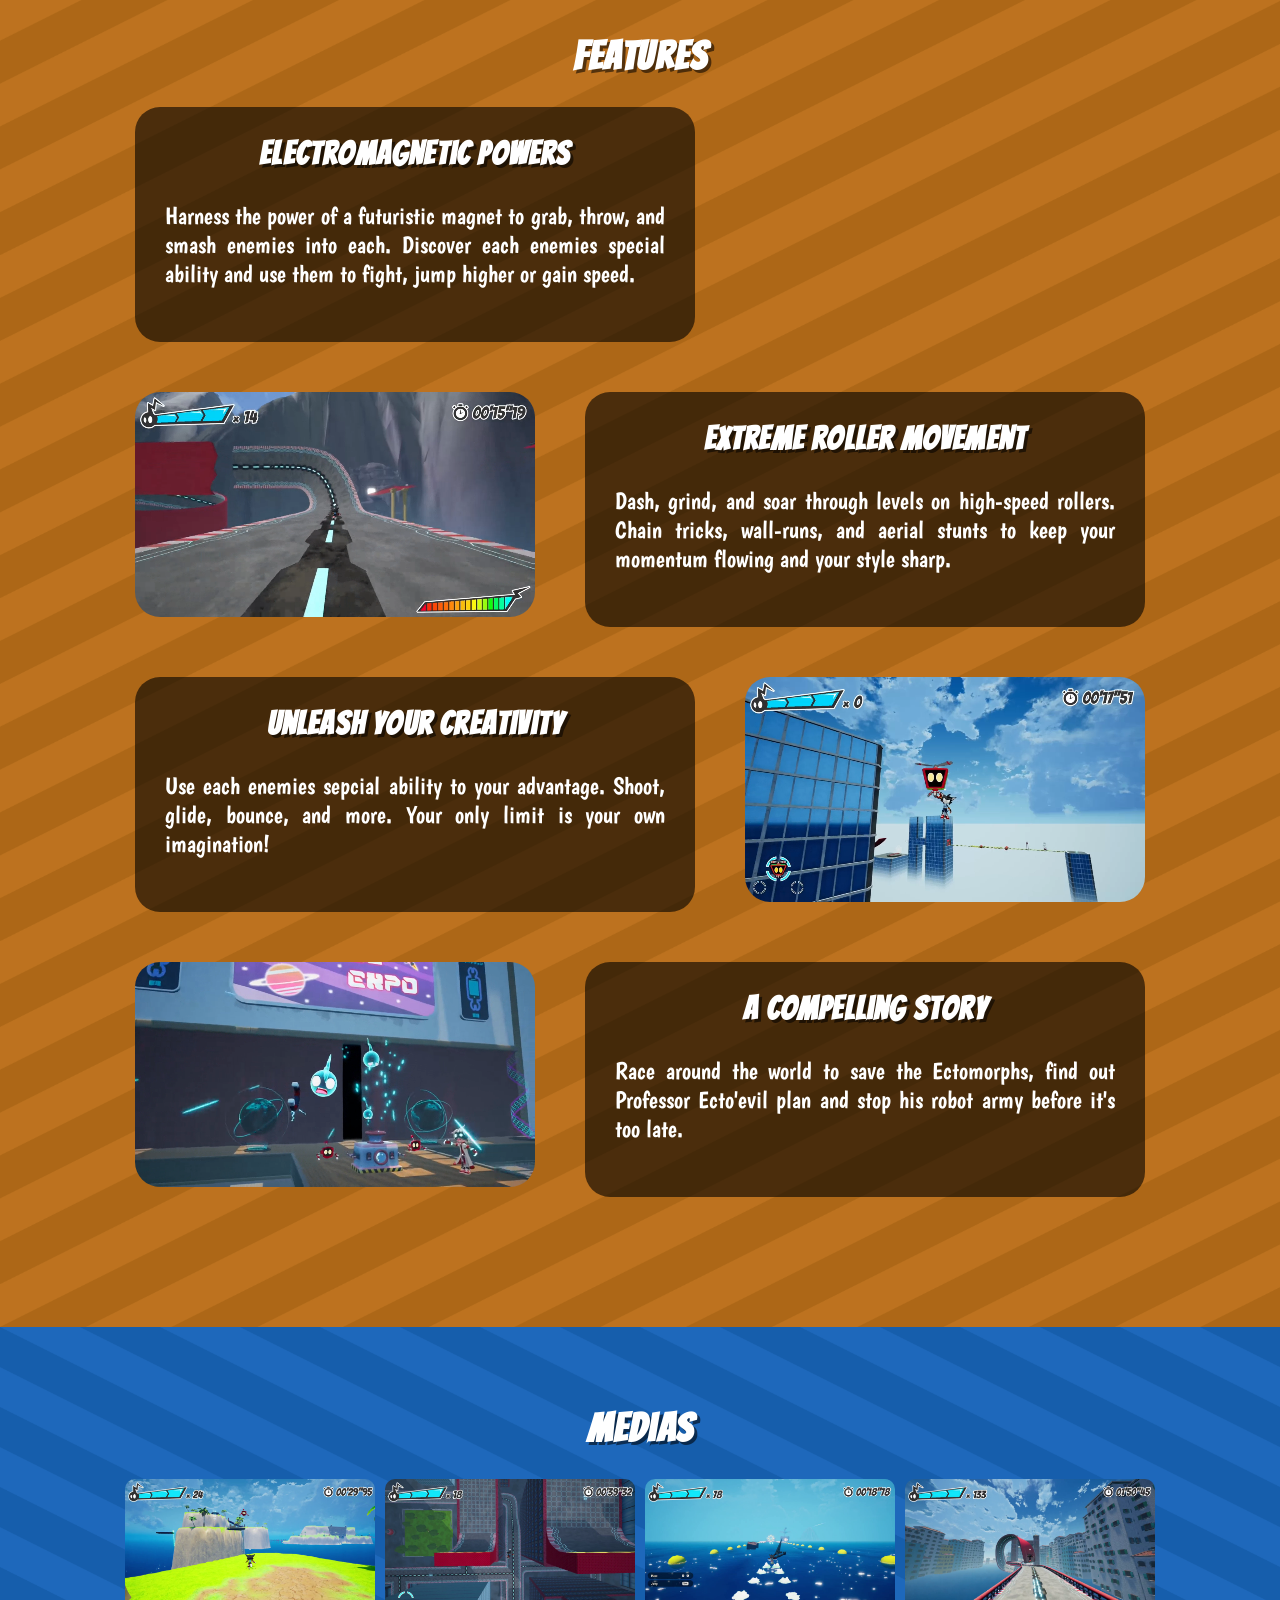
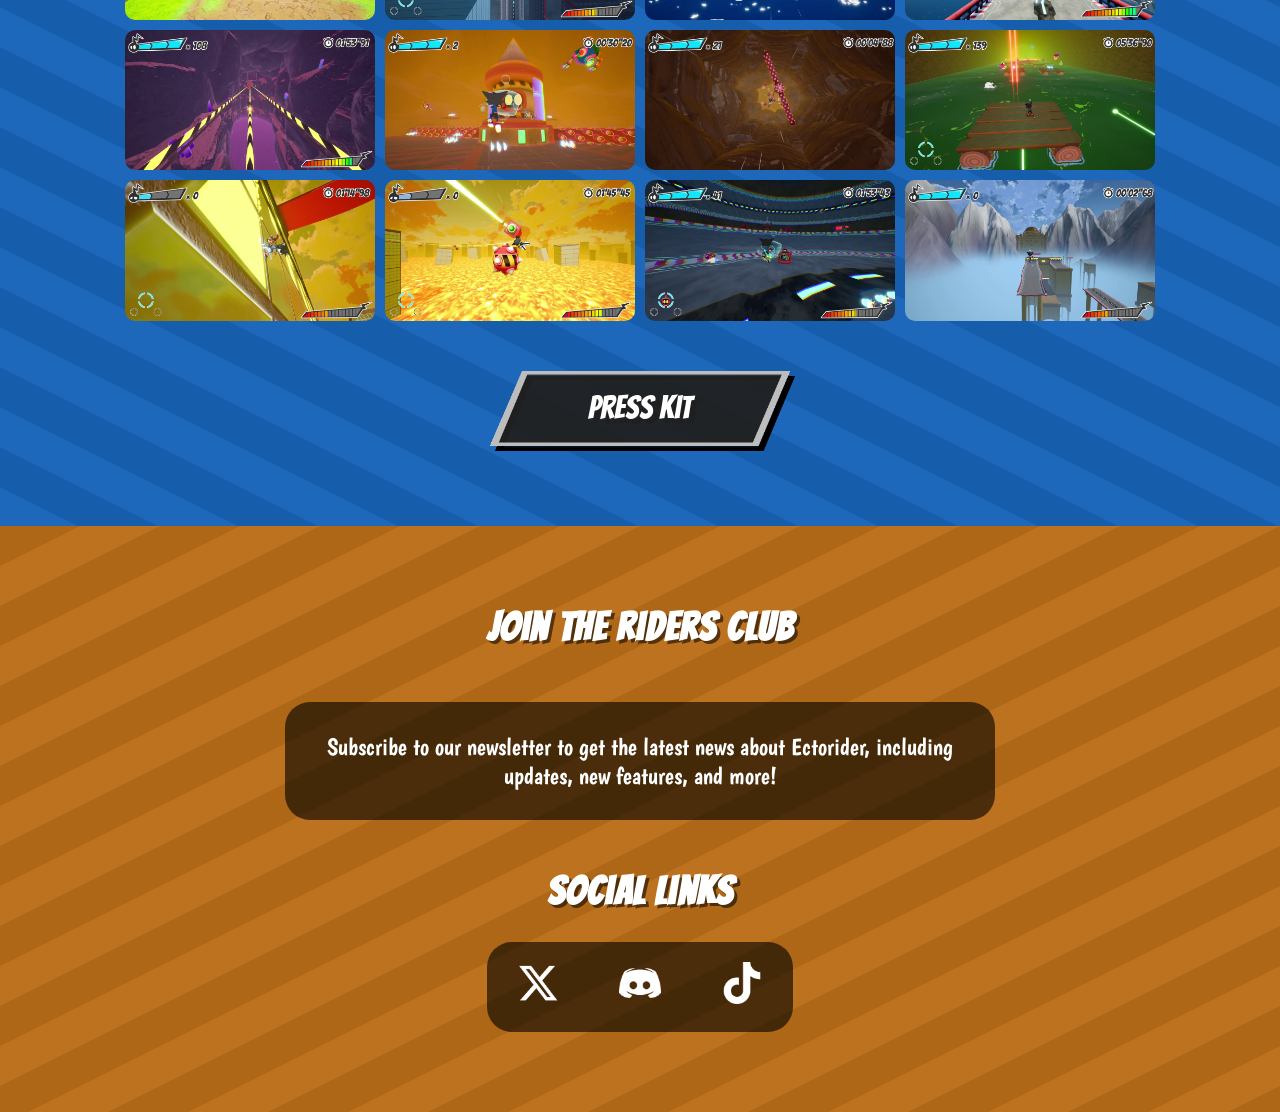
==== commit eb06414f: "Adding press kit + improving website" ====
--- a/index.html
+++ b/index.html
@@ -33,11 +33,11 @@
       <div class="trailer"><iframe width="560" height="315" src="https://www.youtube.com/embed/O8Ww48RNeIA" allowfullscreen></iframe></div>
           <div class="description">
         <h2>Race around the world to find the Ectomorphs</h2>
-        <p>Ectorider is a fast-paced 3D platformer combining Extreme Sports and Third Person Shooter. Fight a robot army with your super magnet or use them to do insane tricks with your rollerblades. Save the Ectomorphs and stop Professor Ektos evil plan.</p>
+        <p>Ectorider is a fast-paced 3D platformer combining Extreme Sports and Third Person Shooter. Fight a robot army with your super magnet or use them to do insane tricks with your rollerblades. Save the Ectomorphs and stop Professor Ecto's evil plan.</p>
       </div>
     </div>
-
-    <a href="https://store.steampowered.com/app/3970010/Ectorider/" target="_blank" rel="noopener noreferrer" class="button_demo">Wishlist on Steam</a>
+  <br/>
+    <iframe src="https://store.steampowered.com/widget/5084420/" frameborder="0" width="646" height="190"></iframe>
   </section>
 
  <section class="content-section orange">
@@ -69,7 +69,7 @@
       <div class="features">
         <div class="features-description">
             <h2>A compelling story</h2>
-            <p>Race around the world to save the Ectomorphs, find out Professor Ektos'evil plan and stop his robot army before it's too late.</p>
+            <p>Race around the world to save the Ectomorphs, find out Professor Ecto'evil plan and stop his robot army before it's too late.</p>
         </div>
         <div class="features-video"><video autoplay muted loop><source src="assets/VideoStory.webm" type="video/mp4"></video></div>
       </div>
@@ -148,3 +148,6 @@
 
 
 
+
+
+
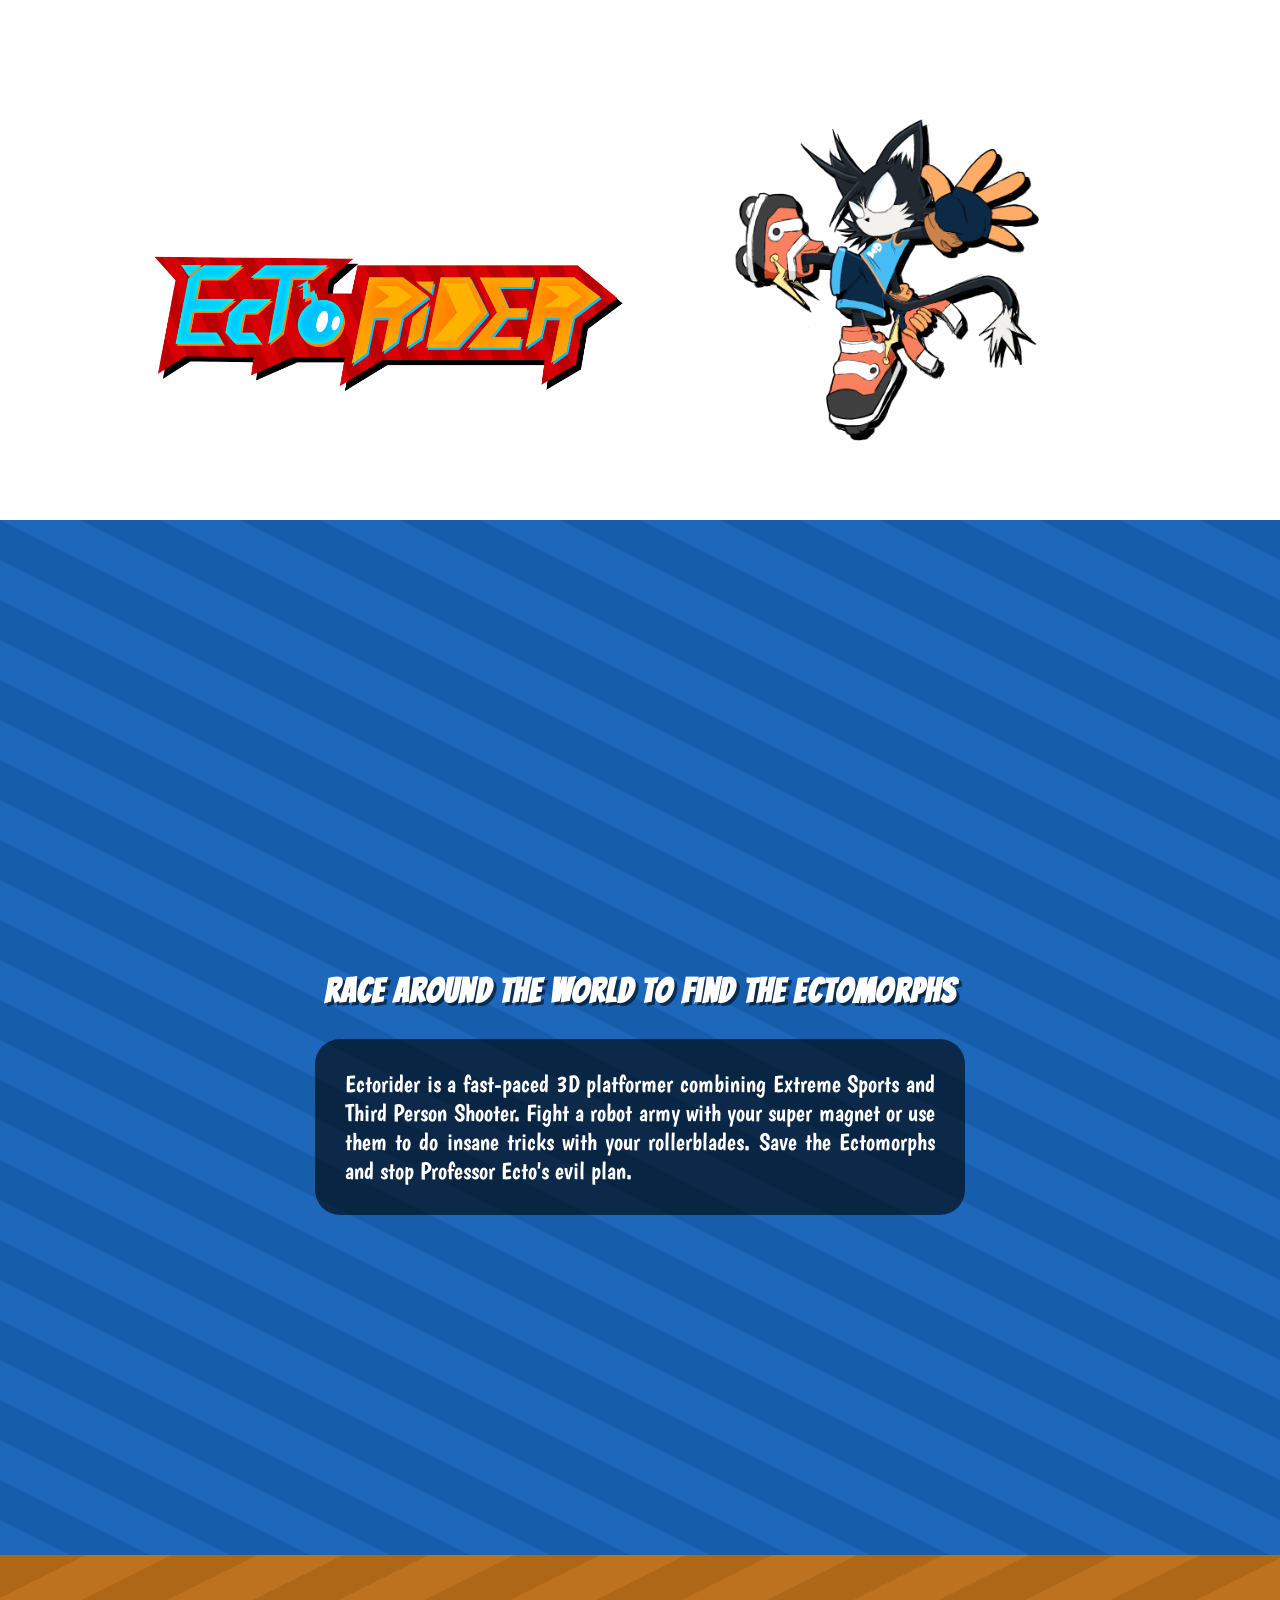
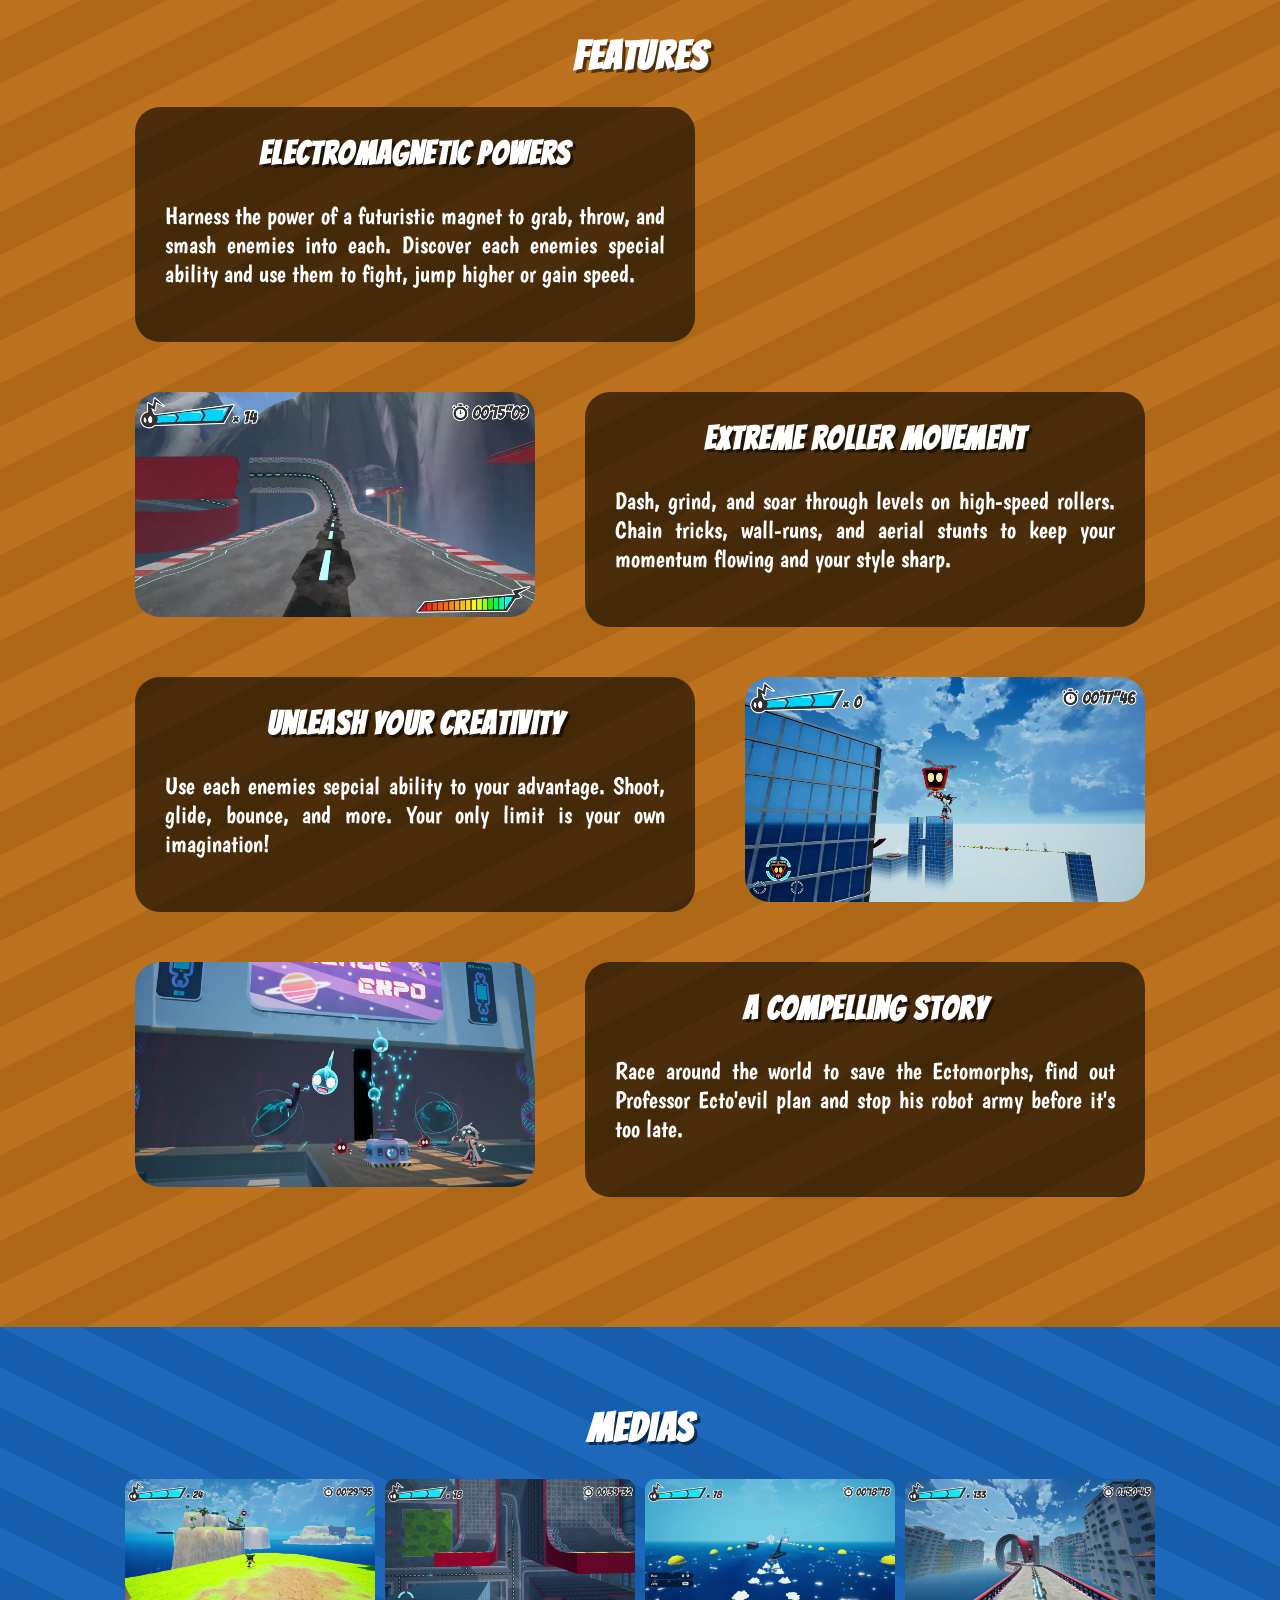
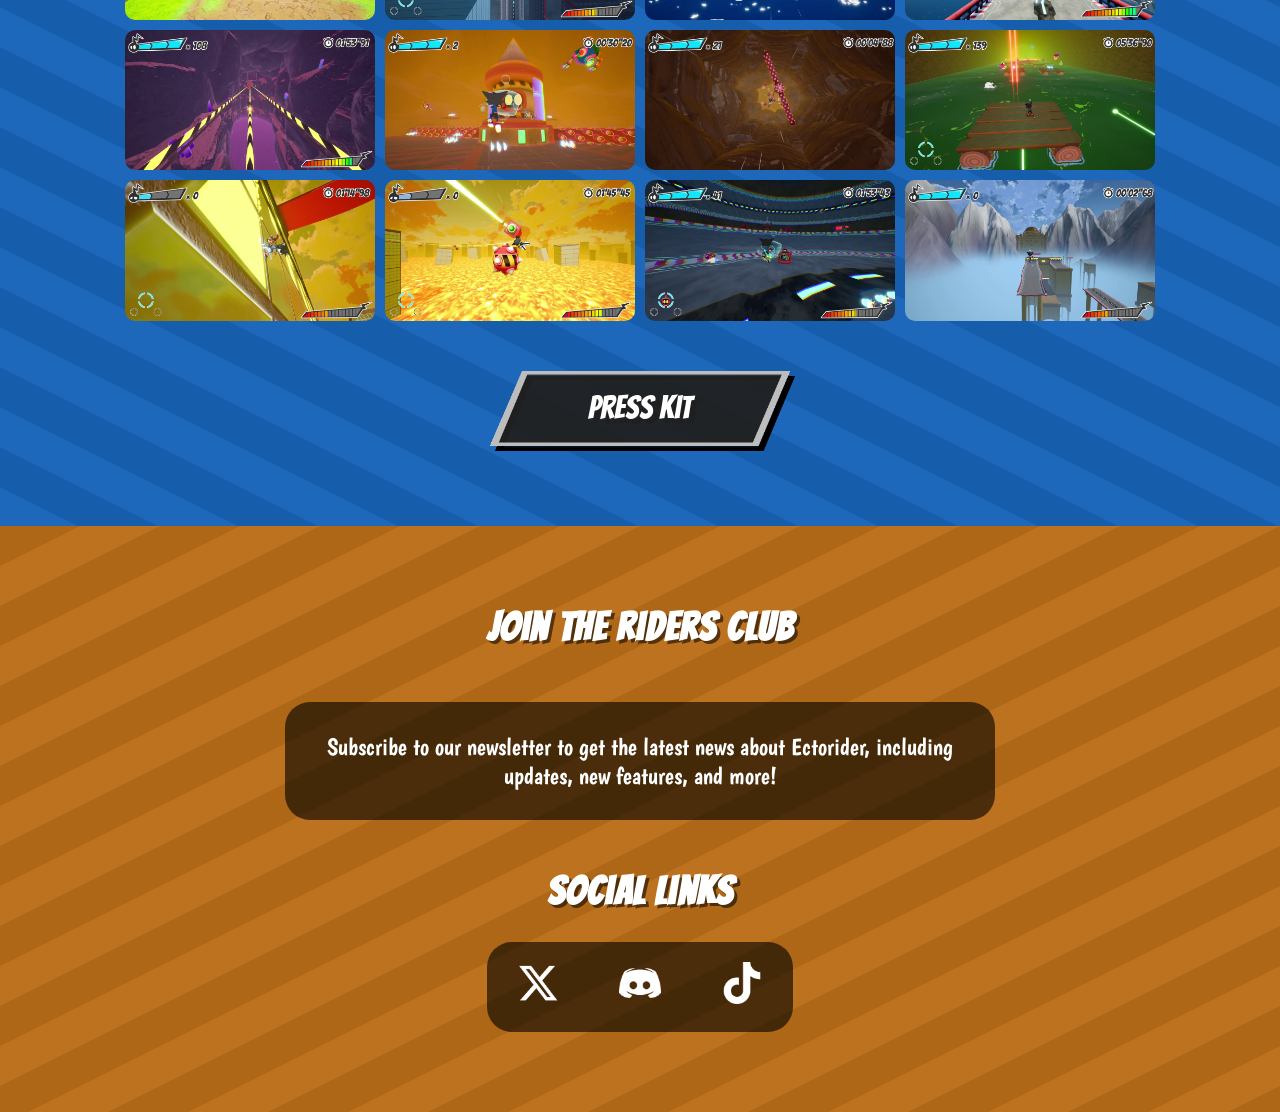
==== commit 2eaf3f2d: "Fixing trailer" ====
--- a/index.html
+++ b/index.html
@@ -30,7 +30,7 @@
 
   <section class="content-section blue">
     <div class="trailer-description">
-      <div class="trailer"><iframe width="560" height="315" src="https://www.youtube.com/embed/O8Ww48RNeIA" allowfullscreen></iframe></div>
+      <div class="trailer"><iframe width="560" height="315" src="https://www.youtube.com/embed/dtybs3FPH7o" allowfullscreen></iframe></div>
           <div class="description">
         <h2>Race around the world to find the Ectomorphs</h2>
         <p>Ectorider is a fast-paced 3D platformer combining Extreme Sports and Third Person Shooter. Fight a robot army with your super magnet or use them to do insane tricks with your rollerblades. Save the Ectomorphs and stop Professor Ecto's evil plan.</p>
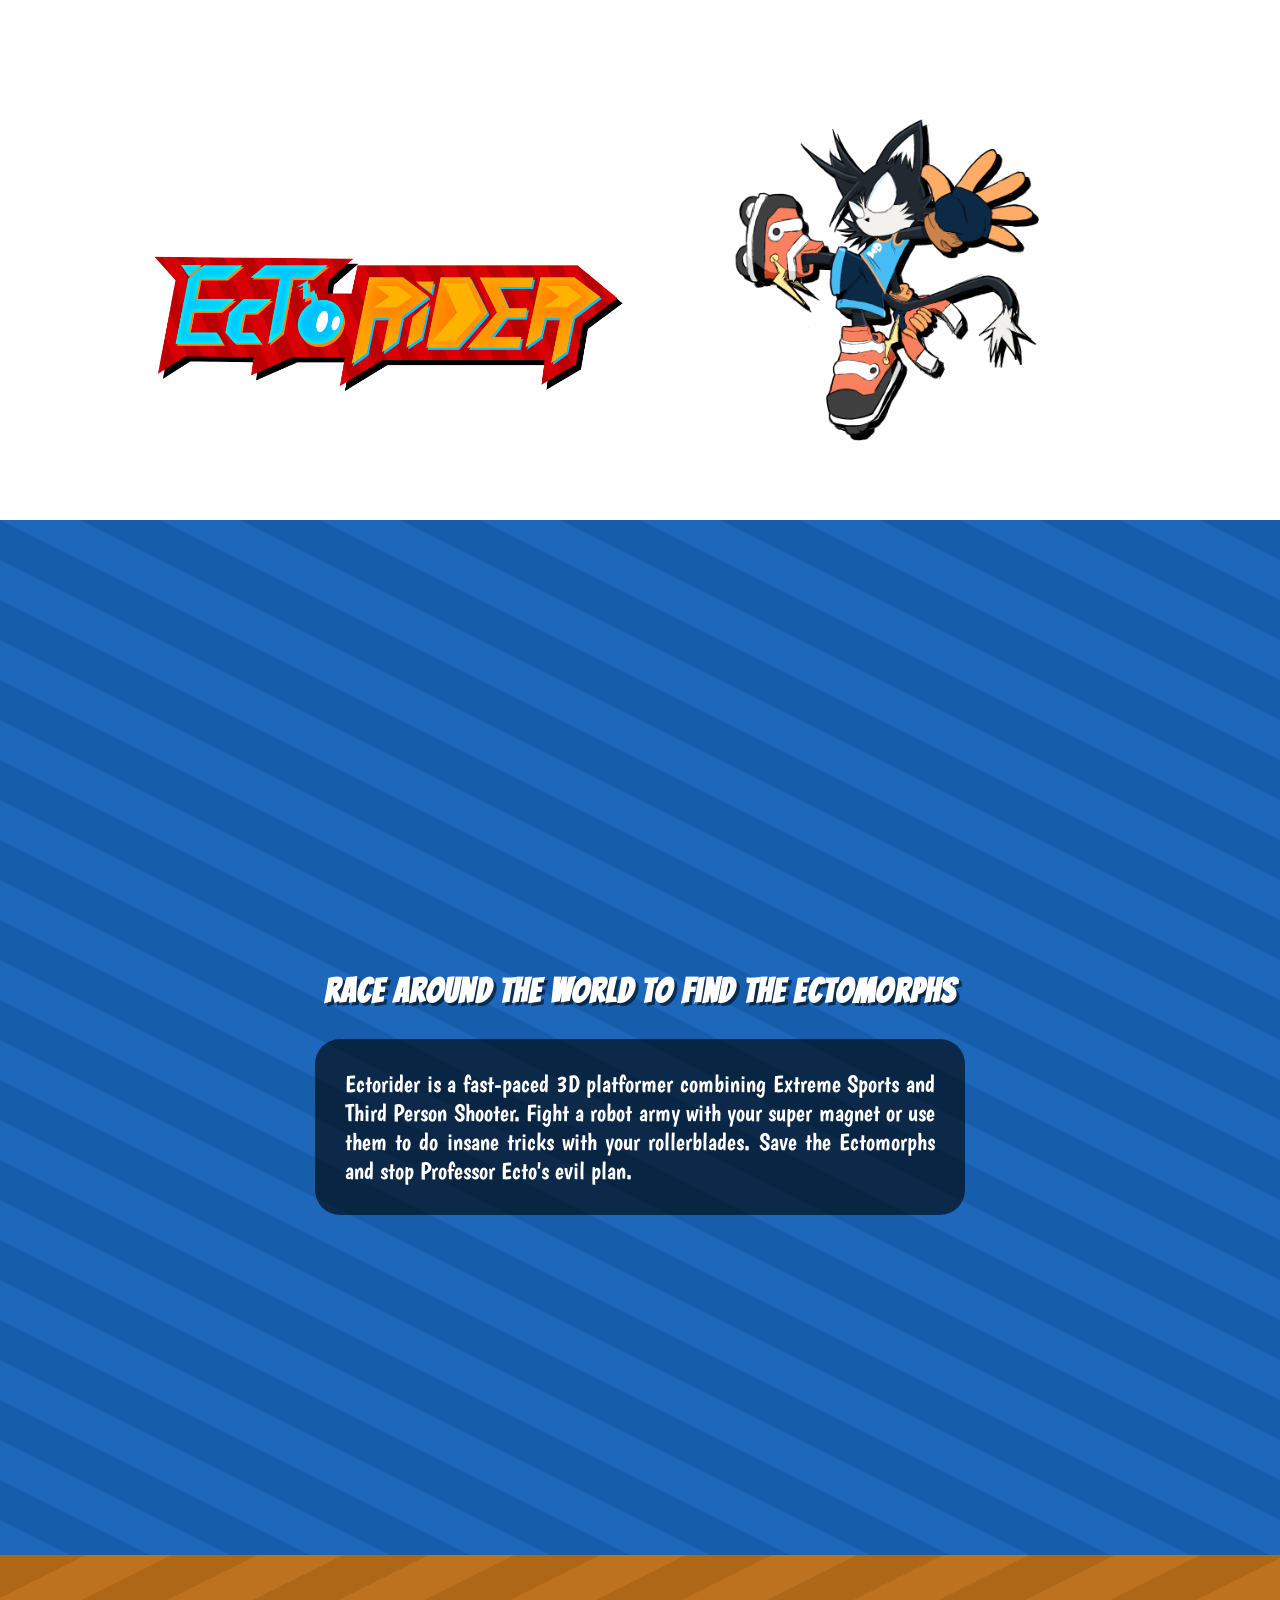
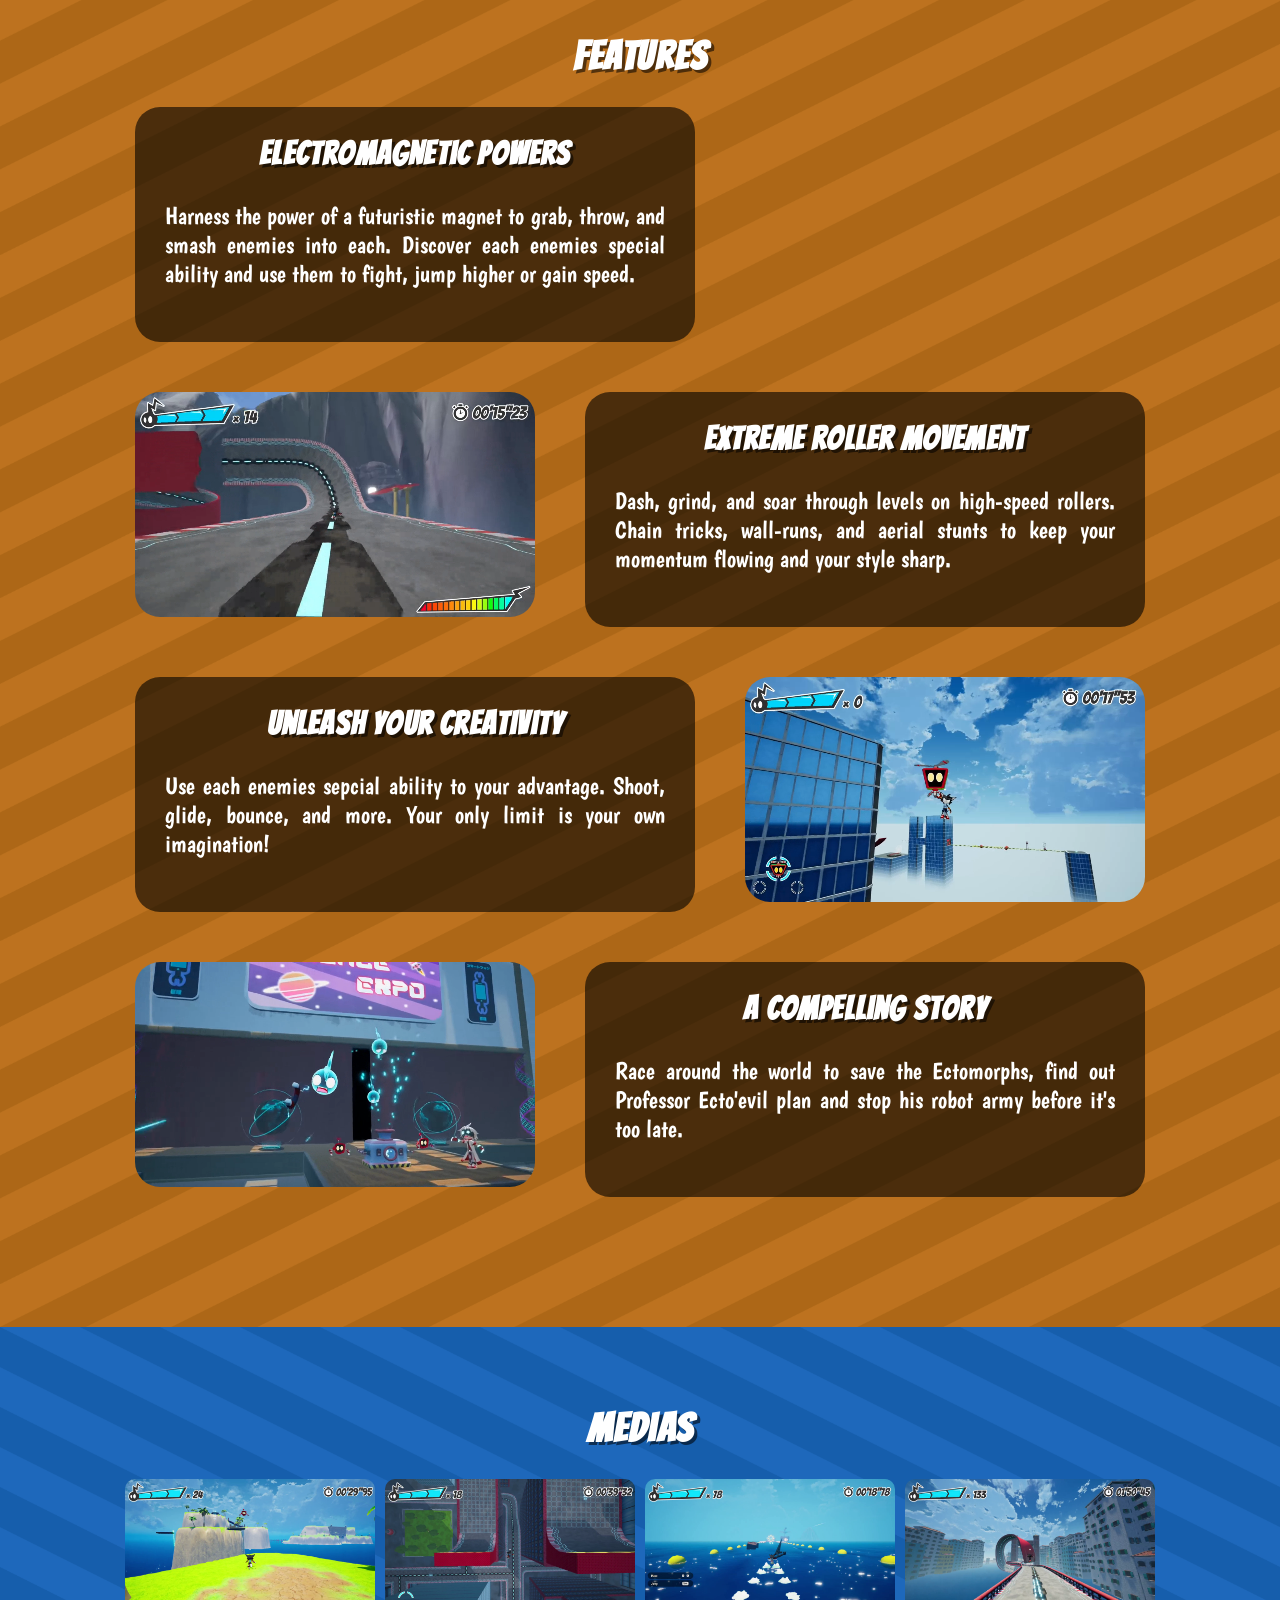
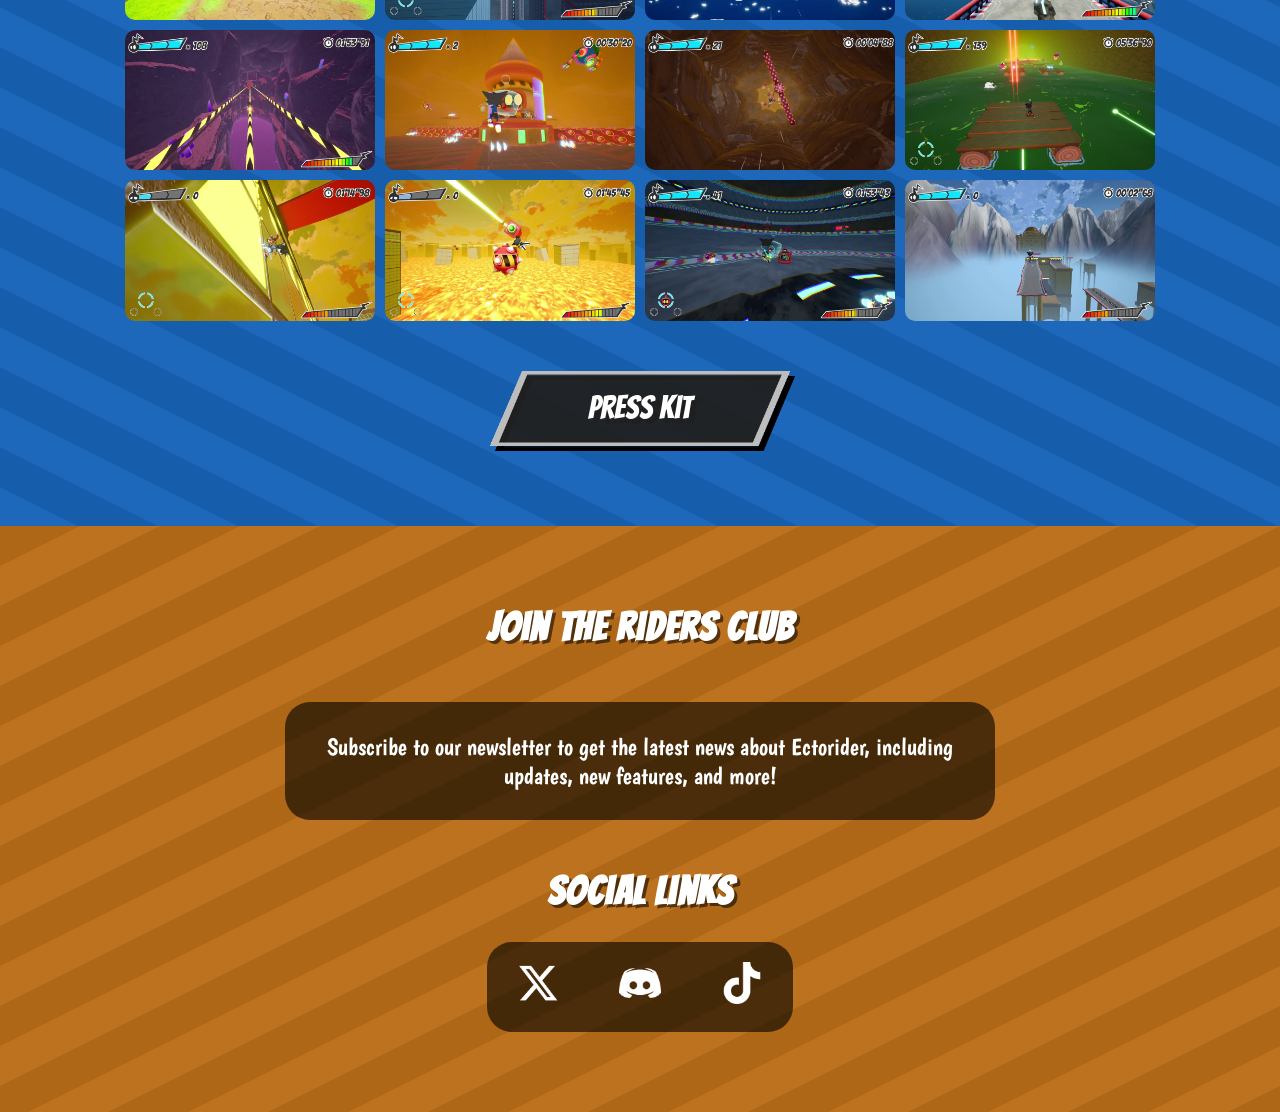
==== commit af3874dc: "Redirecting to presskit page" ====
--- a/index.html
+++ b/index.html
@@ -92,7 +92,7 @@
       <img class="small-image" src="assets/Screen11.png" alt="Screenshot 11">
       <img class="small-image" src="assets/Screen12.png" alt="Screenshot 12">
     </div>
-    <a href="https://www.ectorider.com/press/PressKit.zip" target="_blank" rel="noopener noreferrer" class="button_demo">Press Kit</a>
+    <a href="https://www.ectorider.com/press/presskit.html" target="_blank" rel="noopener noreferrer" class="button_demo">Press Kit</a>
   </section>
 
   <section class="content-section orange">
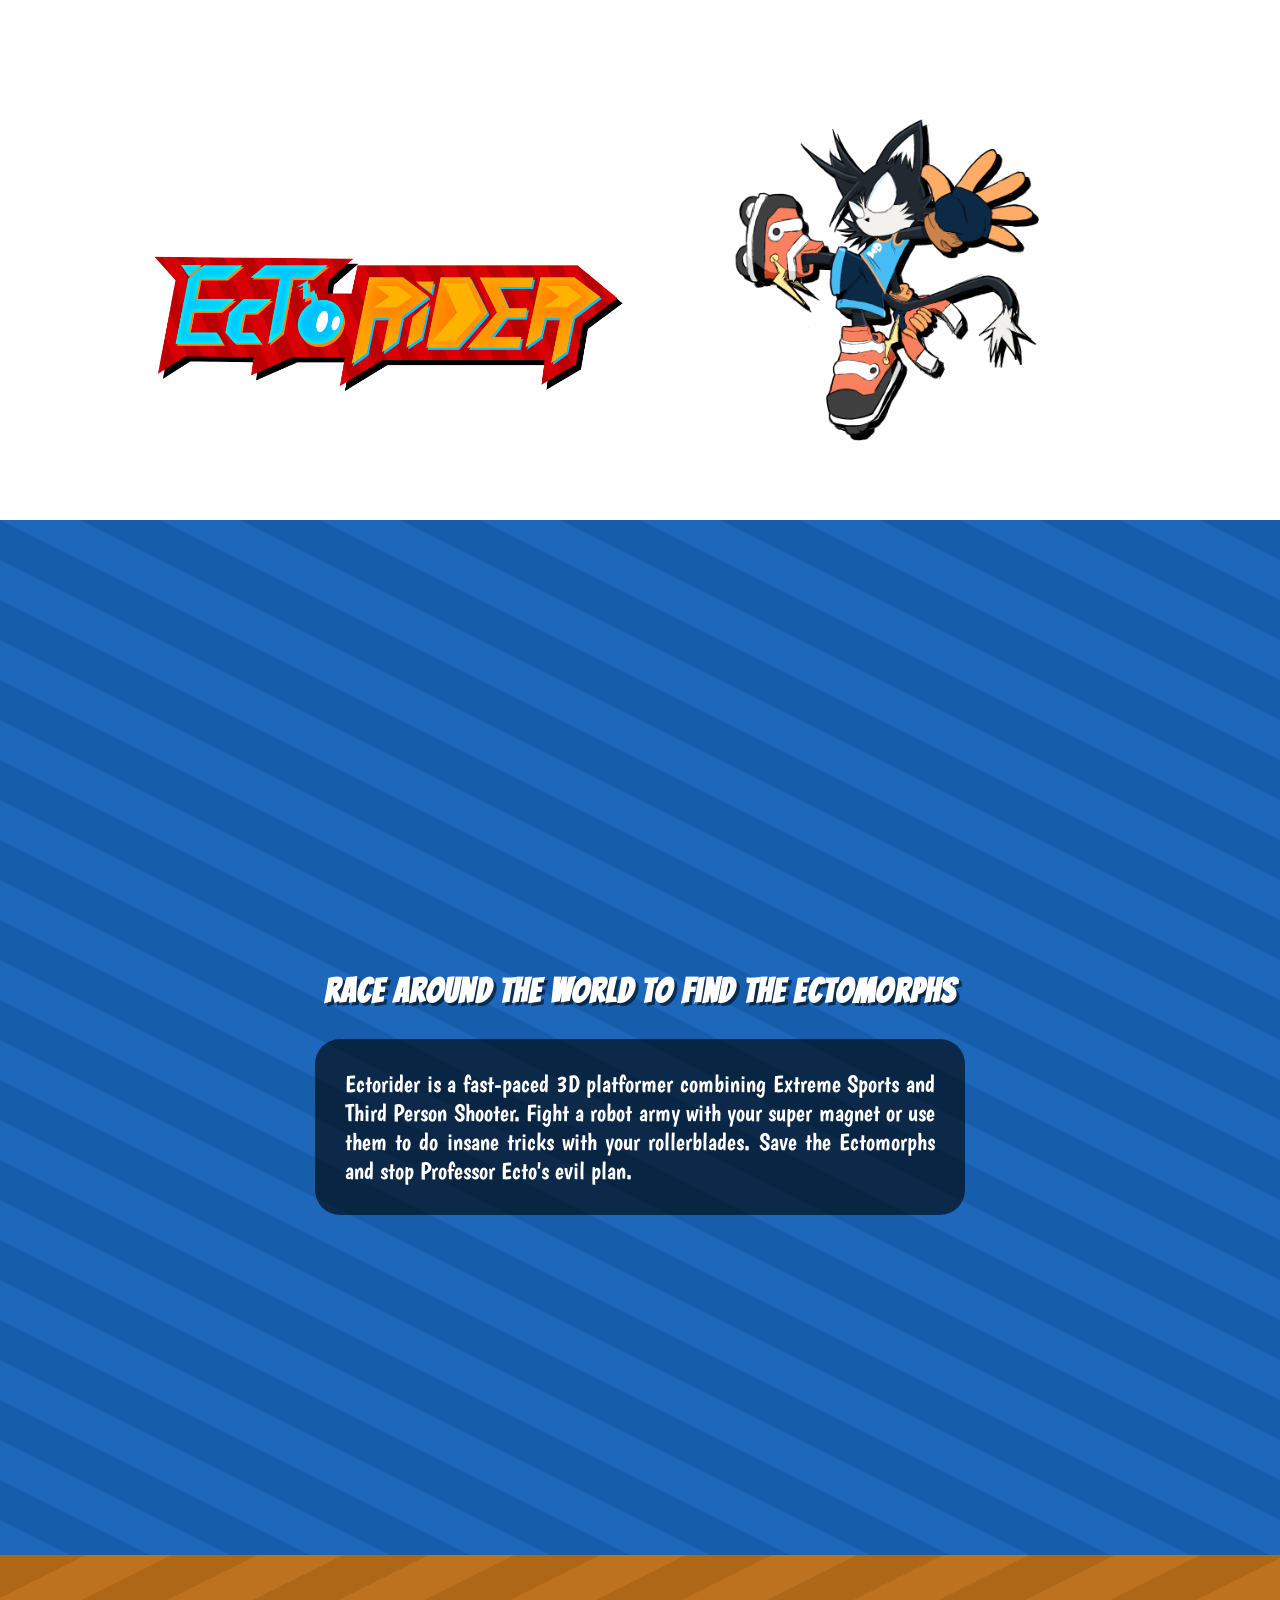
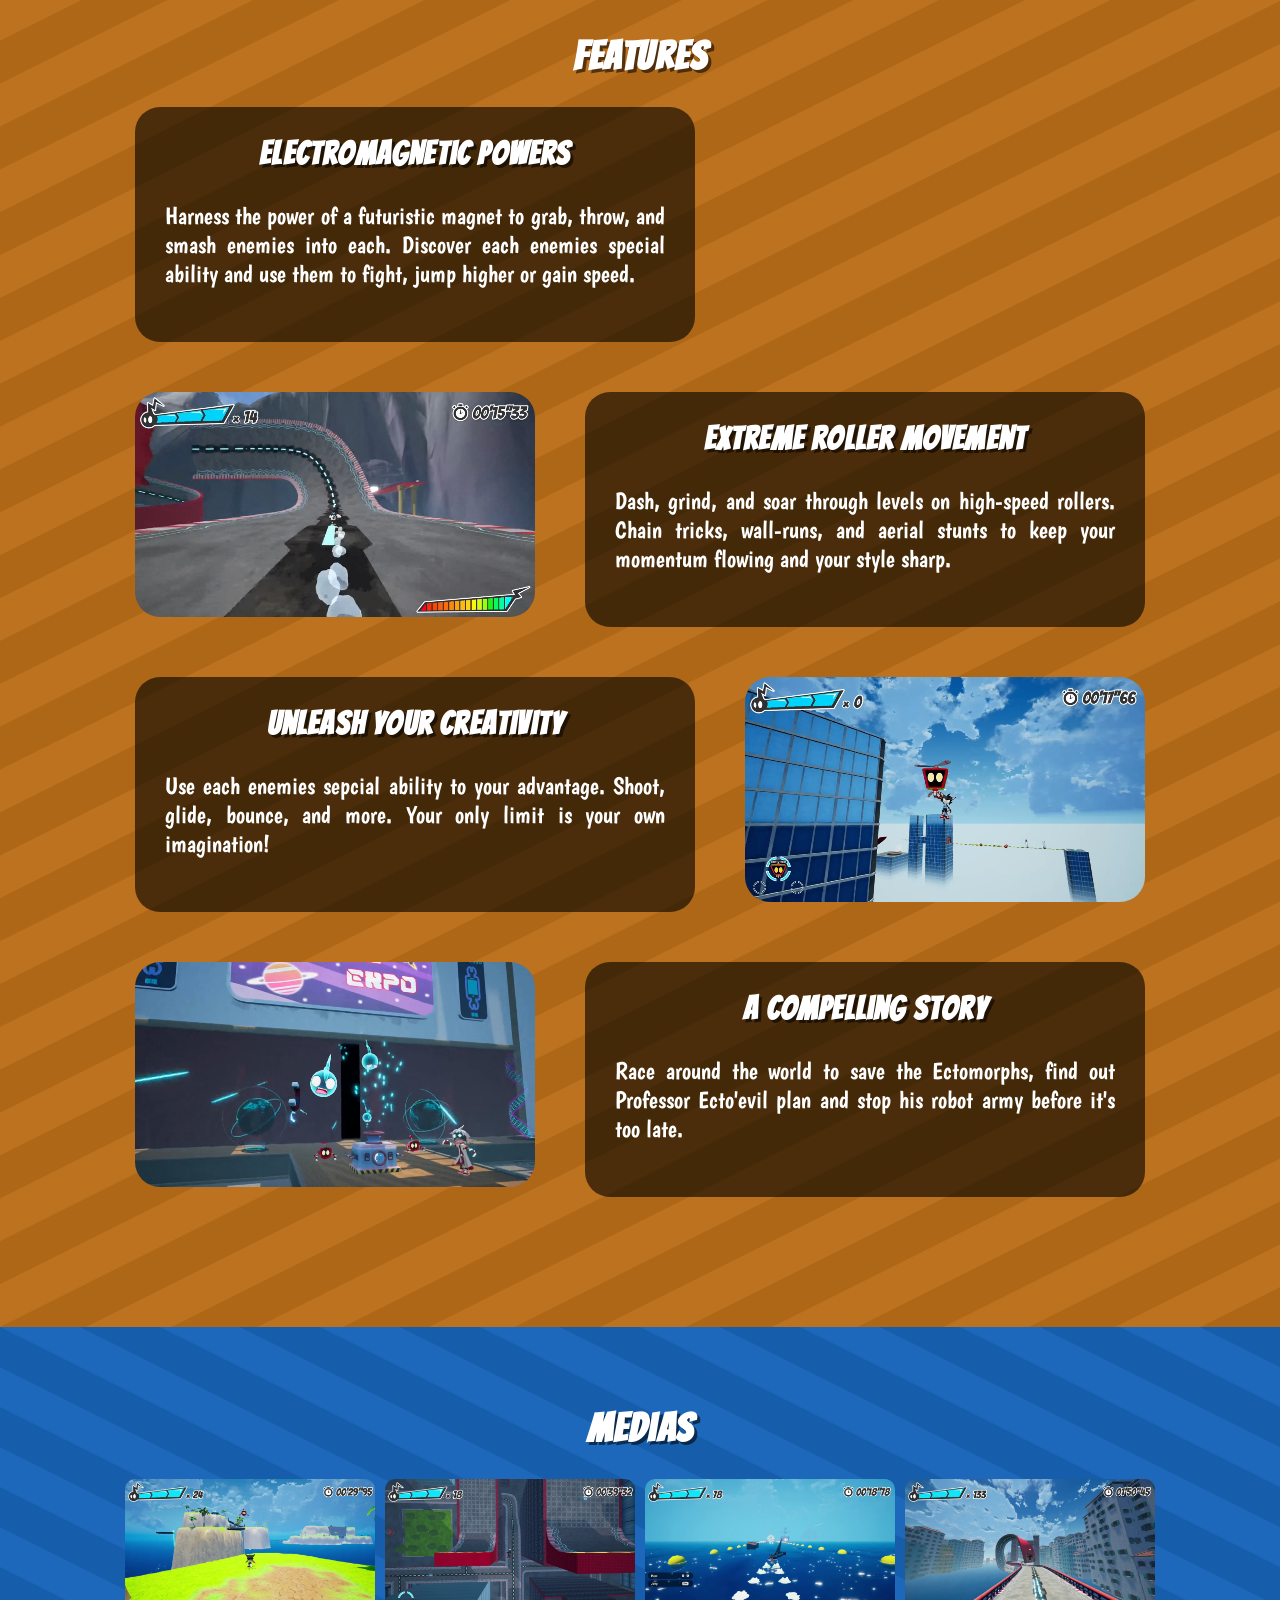
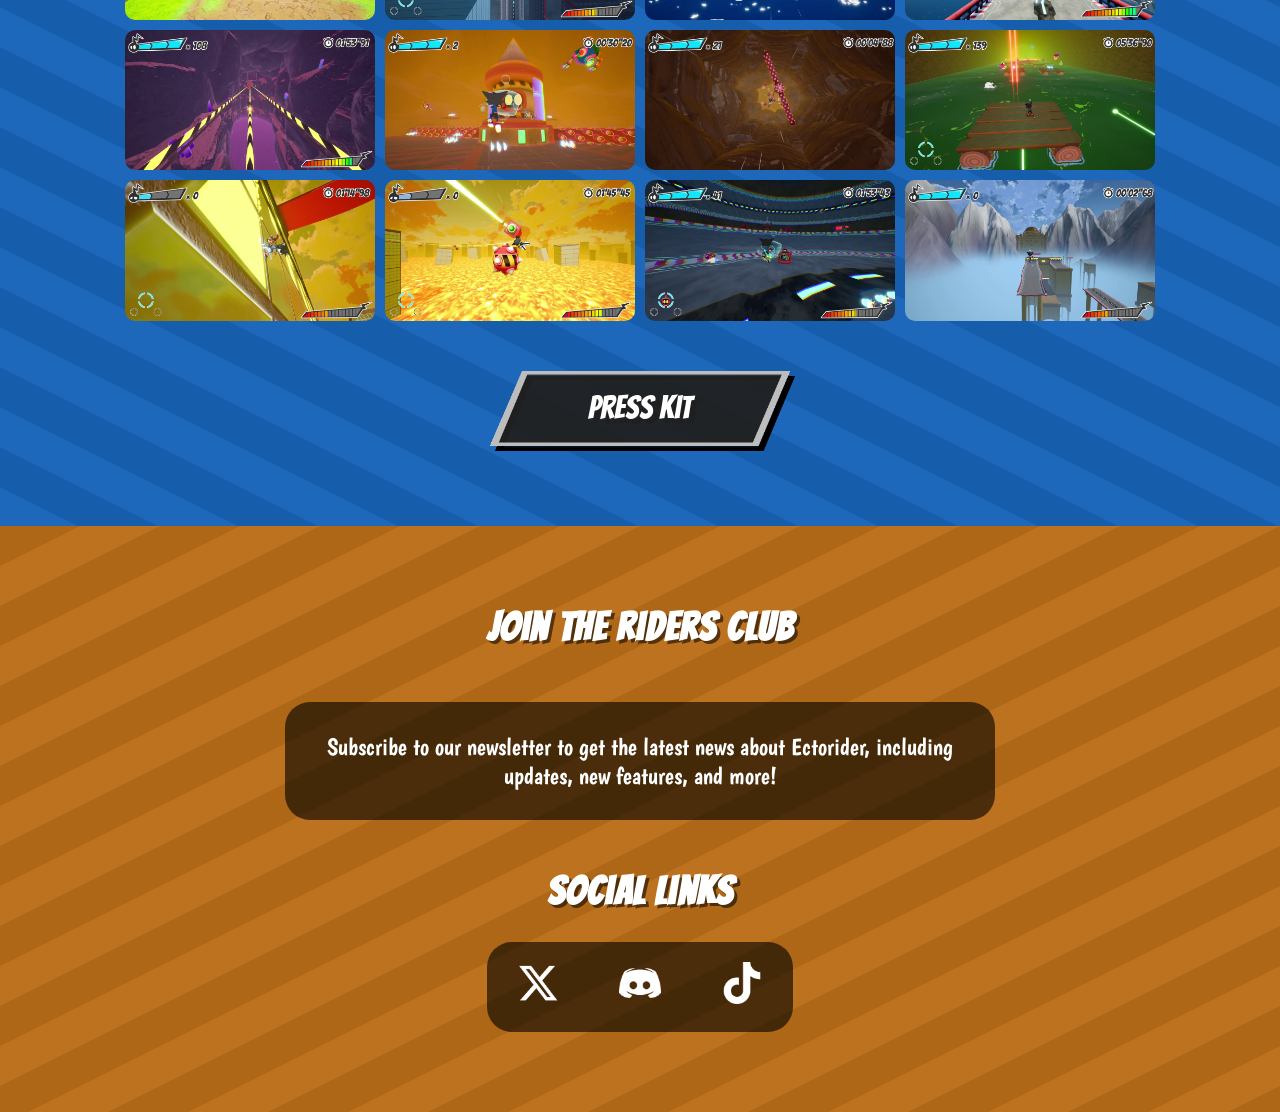
==== commit 16546bc2: "Changed press kit folder + bug fixes" ====
--- a/index.html
+++ b/index.html
@@ -92,7 +92,7 @@
       <img class="small-image" src="assets/Screen11.png" alt="Screenshot 11">
       <img class="small-image" src="assets/Screen12.png" alt="Screenshot 12">
     </div>
-    <a href="https://www.ectorider.com/press/presskit.html" target="_blank" rel="noopener noreferrer" class="button_demo">Press Kit</a>
+    <a href="presskit.html" target="_self" rel="noopener noreferrer" class="button_demo">Press Kit</a>
   </section>
 
   <section class="content-section orange">
